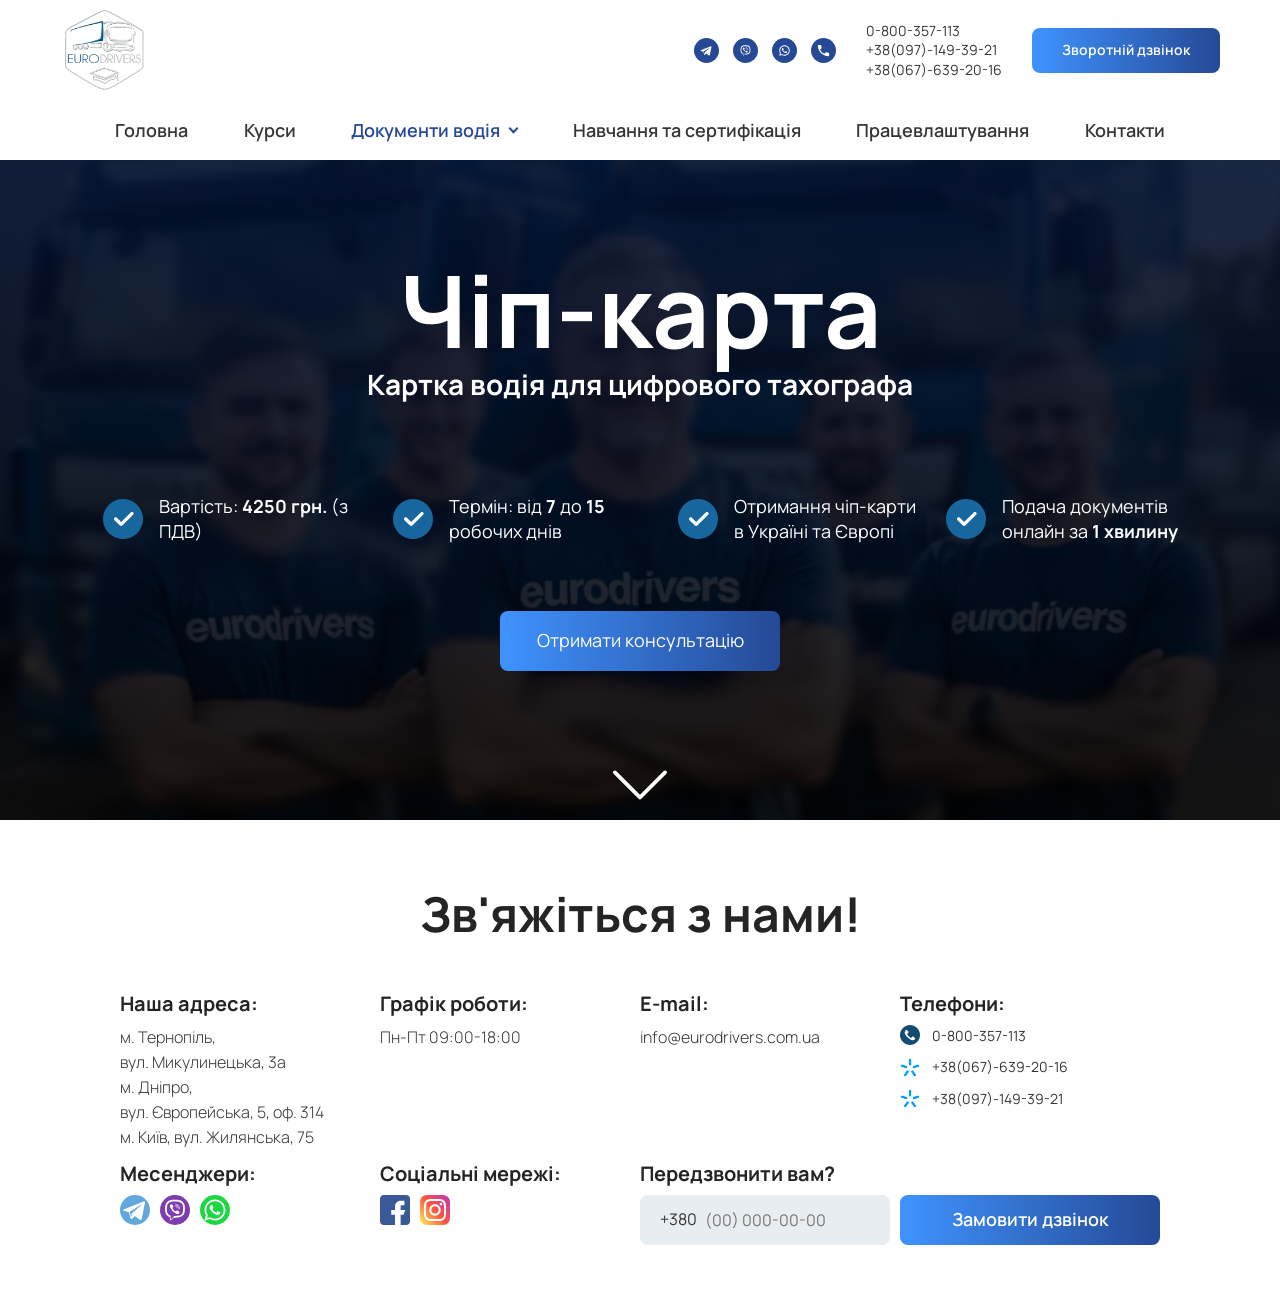
==== chipcard.html @ b188c2e0 "Шаг 26а: страница «Чип-карта» — общие части и первый экран - chipcard.html: шапка (текущий пункт «ЧІ" ====
<!doctype html>
<html lang="uk">
<head>
  <meta charset="utf-8">
  <meta name="viewport" content="width=device-width, initial-scale=1">
  <title>Чіп-карта водія (Картка до тахографа) | Оформлення онлайн</title>
  <meta name="description" content="Картка водія для цифрового тахографа: первинне отримання, продовження дії або відновлення у разі втрати. Консультація та супровід документів.">
  <link rel="icon" href="img/common/favicon-32x32.png" type="image/png">
  <!-- Фото первого экрана — фон в CSS, браузер нашёл бы его поздно; здесь оно видно на всех ширинах -->
  <link rel="preload" as="image" href="img/common/hero.webp" type="image/webp" fetchpriority="high">

  <link rel="preconnect" href="https://fonts.googleapis.com">
  <link rel="preconnect" href="https://fonts.gstatic.com" crossorigin>
  <link rel="stylesheet" href="https://fonts.googleapis.com/css2?family=DM+Sans:wght@400;500;600;700&family=Manrope:wght@300;400;500;600;700&display=swap">
  <link rel="stylesheet" href="css/variables.css">
  <link rel="stylesheet" href="css/base.css">
  <link rel="stylesheet" href="css/components.css">
  <link rel="stylesheet" href="css/chipcard.css">
  <script src="js/menu.js" defer></script>
  <script src="js/modal.js" defer></script>
  <script src="js/to-top.js" defer></script>
  <script src="js/forms.js" defer></script>
</head>
<body>
  <!-- Шапка: одинаковая на всех страницах (index.html, kod95ukr.html, chipcard.html, contacts.html). Правишь в одной — повтори во всех -->
  <header class="header">
    <div class="header__inner container">
      <a class="header__logo" href="index.html">
        <img class="header__logo-img" src="img/common/logo.png" width="156" height="150" alt="Eurodrivers — школа далекобійників нового покоління">
        <!-- Подпись повторяет alt логотипа: прячем её от программ экранного чтения, чтобы текст не звучал дважды -->
        <span class="header__tagline" aria-hidden="true">Eurodrivers — школа далекобійників нового покоління</span>
      </a>

      <button class="header__burger" type="button" aria-label="Відкрити меню" aria-expanded="false" aria-controls="header-panel">
        <span class="header__burger-lines"></span>
      </button>

      <div class="header__panel" id="header-panel">
        <button class="header__close" type="button" aria-label="Закрити меню"></button>
        <img class="header__panel-logo" src="img/common/logo.png" width="156" height="150" alt="">

        <nav class="nav" aria-label="Головне меню">
          <ul class="nav__list">
            <li><a class="nav__link" href="index.html">Головна</a></li>
            <li><a class="nav__link">Курси</a></li>
            <li class="nav__item-dropdown">
              <button class="nav__link nav__toggle" type="button" aria-expanded="false" aria-controls="nav-docs">Документи водія</button>
              <ul class="nav__sub" id="nav-docs">
                <li><a class="nav__sublink" href="kod95ukr.html">КОД 95</a></li>
                <li><a class="nav__sublink" href="chipcard.html" aria-current="page">ЧІП-КАРТА</a></li>
              </ul>
            </li>
            <li><a class="nav__link">Навчання та сертифікація</a></li>
            <li><a class="nav__link">Працевлаштування</a></li>
            <li><a class="nav__link" href="contacts.html">Контакти</a></li>
          </ul>
        </nav>

        <div class="header__contacts">
          <ul class="social">
            <li><a class="social__link" href="https://t.me/eurodrivers" target="_blank" rel="noopener" aria-label="Telegram"><img src="img/icons/telegram.svg" width="20" height="20" alt=""></a></li>
            <li><a class="social__link" href="viber://add?number=380676392016" aria-label="Viber"><img src="img/icons/viber.svg" width="20" height="20" alt=""></a></li>
            <li><a class="social__link" href="https://wa.me/380932993890" target="_blank" rel="noopener" aria-label="WhatsApp"><img src="img/icons/whatsapp.svg" width="20" height="20" alt=""></a></li>
            <li><a class="social__link" href="tel:+380676392016" aria-label="Подзвонити"><img src="img/icons/phone.svg" width="20" height="20" alt=""></a></li>
          </ul>
          <p class="header__phones">
            <a href="tel:0800357113">0-800-357-113</a>
            <a href="tel:+380971493921">+38(097)-149-39-21</a>
            <a href="tel:+380676392016">+38(067)-639-20-16</a>
          </p>
          <button class="btn header__callback" type="button" data-modal-open="callback">Зворотній дзвінок</button>
        </div>
      </div>
    </div>
    <div class="header__backdrop"></div>
  </header>

  <main>
    <!-- Первый экран: общий блок внутренних страниц (css/components.css), отличия от «Код 95» — в css/chipcard.css -->
    <section class="page-hero">
      <div class="page-hero__inner container">
        <h1 class="page-hero__title">Чіп-карта <span class="page-hero__subtitle">Картка водія для цифрового тахографа</span></h1>
        <ul class="page-hero__features">
          <li><span>Вартість: <strong>4250 грн.</strong> (з ПДВ)</span></li>
          <li><span>Термін: від <strong>7</strong> до <strong>15</strong> робочих днів</span></li>
          <li><span>Отримання чіп-карти<br>в Україні та Європі</span></li>
          <li><span>Подача документів<br>онлайн за <strong>1 хвилину</strong></span></li>
        </ul>
        <button class="btn page-hero__button" type="button" data-modal-open="consultation">Отримати консультацію</button>
      </div>
      <span class="page-hero__scroll" aria-hidden="true"></span>
    </section>

    <!-- Дальше, в порядке оригинала: «Інструкція отримання ЧІП-КАРТИ» (шаг 26б), «В цифрах», консультация, отзывы, FAQ (пачка 26в) -->
  </main>

  <!-- Подвал: одинаковый на всех страницах (index.html, kod95ukr.html, chipcard.html, contacts.html). Правишь в одной — повтори во всех -->
  <footer class="footer">
    <div class="container">
      <h2 class="footer__title">Зв'яжіться з нами!</h2>

      <!-- Порядок блоков — как на телефоне; на широких экранах их переставляет CSS-сетка -->
      <div class="footer__grid">
        <div class="footer__group footer__group--address">
          <h3 class="footer__label">Наша адреса:</h3>
          <ul class="footer__list">
            <li>м. Тернопіль,<br>вул. Микулинецька, 3а</li>
            <li>м. Дніпро,<br>вул. Європейська, 5, оф. 314</li>
            <li>м. Київ, вул. Жилянська, 75</li>
          </ul>
        </div>

        <div class="footer__group footer__group--messengers">
          <h3 class="footer__label">Месенджери:</h3>
          <ul class="footer__icons footer__icons--round">
            <li><a href="https://t.me/eurodrivers" target="_blank" rel="noopener" aria-label="Telegram"><img src="img/common/telegram_4.svg" width="30" height="30" alt="" loading="lazy"></a></li>
            <li><a href="viber://add?number=380676392016" aria-label="Viber"><img src="img/common/viber_4.svg" width="30" height="30" alt="" loading="lazy"></a></li>
            <li><a href="https://wa.me/380932993890" target="_blank" rel="noopener" aria-label="WhatsApp"><img src="img/common/whatsapp_4.svg" width="30" height="30" alt="" loading="lazy"></a></li>
          </ul>
        </div>

        <div class="footer__group footer__group--email">
          <h3 class="footer__label">E-mail:</h3>
          <p class="footer__text"><a href="mailto:info@eurodrivers.com.ua">info@eurodrivers.com.ua</a></p>
        </div>

        <div class="footer__group footer__group--schedule">
          <h3 class="footer__label">Графік роботи:</h3>
          <p class="footer__text">Пн-Пт 09:00-18:00</p>
        </div>

        <div class="footer__group footer__group--social">
          <h3 class="footer__label">Соціальні мережі:</h3>
          <ul class="footer__icons">
            <li><a href="https://www.facebook.com/eurodrivers.com.ua/" target="_blank" rel="noopener" aria-label="Facebook"><img src="img/common/facebook_3.svg" width="30" height="30" alt="" loading="lazy"></a></li>
            <li><a href="https://www.instagram.com/euro.drivers/" target="_blank" rel="noopener" aria-label="Instagram"><img src="img/common/instagram-sketched.svg" width="30" height="30" alt="" loading="lazy"></a></li>
          </ul>
        </div>

        <div class="footer__group footer__group--phones">
          <h3 class="footer__label">Телефони:</h3>
          <ul class="footer__phones">
            <li><img src="img/common/phone_1.svg" width="20" height="20" alt="" loading="lazy"><a href="tel:0800357113">0-800-357-113</a></li>
            <li><img src="img/common/kyivstar.png" width="20" height="19" alt="" loading="lazy"><a href="tel:+380676392016">+38(067)-639-20-16</a></li>
            <li><img src="img/common/kyivstar.png" width="20" height="19" alt="" loading="lazy"><a href="tel:+380971493921">+38(097)-149-39-21</a></li>
          </ul>
        </div>

        <form class="footer__form" method="post" novalidate data-form>
          <h3 class="footer__label">Передзвонити вам?</h3>
          <input type="hidden" name="form" value="contacts">
          <div class="form-trap" aria-hidden="true">
            <label>Не заповнюйте це поле <input type="text" name="website" tabindex="-1" autocomplete="off"></label>
          </div>
          <div class="footer__form-row">
            <label class="visually-hidden" for="contacts-phone">Телефон</label>
            <div class="phone-field">
              <span class="phone-field__prefix">+380</span>
              <input class="input" id="contacts-phone" type="tel" name="phone" placeholder="(00) 000-00-00" autocomplete="tel-national" required inputmode="numeric" aria-describedby="contacts-phone-error">
            </div>
            <button class="btn footer__submit" type="submit">Замовити дзвінок</button>
          </div>
          <p class="form-error" id="contacts-phone-error" hidden></p>
          <p class="form-success" tabindex="-1" hidden>Дякуємо! Чекайте на дзвінок від нашого менеджера протягом робочого дня!</p>
        </form>
      </div>
    </div>
  </footer>

  <button class="to-top" type="button" aria-label="Нагору">
    <svg width="22" height="22" viewBox="0 0 24 24" aria-hidden="true">
      <path d="M12 19V5M5 12l7-7 7 7" fill="none" stroke="currentColor" stroke-width="2.5" stroke-linecap="round" stroke-linejoin="round"/>
    </svg>
  </button>

  <!-- Модальные окна: одинаковые на всех страницах, как шапка. Открываются кнопкой с data-modal-open="<имя>" -->
  <dialog class="modal" id="modal-callback" aria-labelledby="modal-callback-title">
    <button class="modal__close" type="button" aria-label="Закрити вікно" data-modal-close></button>
    <div class="modal__window">
      <img class="modal__img" src="img/common/team.webp" width="1024" height="1024" alt="" loading="lazy">
      <div class="modal__body">
        <h2 class="modal__title" id="modal-callback-title">Ми зателефонуємо вам</h2>
        <form class="modal__form" method="post" novalidate data-form>
          <input type="hidden" name="form" value="callback">
          <div class="form-trap" aria-hidden="true">
            <label>Не заповнюйте це поле <input type="text" name="website" tabindex="-1" autocomplete="off"></label>
          </div>
          <div class="form-field">
            <label class="visually-hidden" for="callback-name">Ім'я</label>
            <input class="input" id="callback-name" type="text" name="name" placeholder="Ім'я" autocomplete="name" maxlength="50" aria-describedby="callback-name-error">
            <p class="form-error" id="callback-name-error" hidden></p>
          </div>
          <div class="form-field">
            <label class="visually-hidden" for="callback-phone">Телефон</label>
            <div class="phone-field">
              <span class="phone-field__prefix">+380</span>
              <input class="input" id="callback-phone" type="tel" name="phone" placeholder="(00) 000-00-00" autocomplete="tel-national" required inputmode="numeric" aria-describedby="callback-phone-error">
            </div>
            <p class="form-error" id="callback-phone-error" hidden></p>
          </div>
          <button class="btn modal__submit" type="submit">Відправити</button>
          <p class="modal__note">Натискаючи кнопку ви погоджуєтесь з політикою конфіденційності</p>
          <p class="form-success" tabindex="-1" hidden>Дякуємо! Чекайте на дзвінок від нашого менеджера протягом робочого дня!</p>
        </form>
      </div>
    </div>
  </dialog>

  <dialog class="modal" id="modal-consultation" aria-labelledby="modal-consultation-title">
    <button class="modal__close" type="button" aria-label="Закрити вікно" data-modal-close></button>
    <div class="modal__window">
      <img class="modal__img" src="img/common/team.webp" width="1024" height="1024" alt="" loading="lazy">
      <div class="modal__body">
        <h2 class="modal__title" id="modal-consultation-title">Отримати консультацію</h2>
        <form class="modal__form" method="post" novalidate data-form>
          <input type="hidden" name="form" value="consultation">
          <div class="form-trap" aria-hidden="true">
            <label>Не заповнюйте це поле <input type="text" name="website" tabindex="-1" autocomplete="off"></label>
          </div>
          <div class="form-field">
            <label class="visually-hidden" for="consultation-name">Ім'я</label>
            <input class="input" id="consultation-name" type="text" name="name" placeholder="Ім'я" autocomplete="name" maxlength="50" aria-describedby="consultation-name-error">
            <p class="form-error" id="consultation-name-error" hidden></p>
          </div>
          <div class="form-field">
            <label class="visually-hidden" for="consultation-phone">Телефон</label>
            <div class="phone-field">
              <span class="phone-field__prefix">+380</span>
              <input class="input" id="consultation-phone" type="tel" name="phone" placeholder="(00) 000-00-00" autocomplete="tel-national" required inputmode="numeric" aria-describedby="consultation-phone-error">
            </div>
            <p class="form-error" id="consultation-phone-error" hidden></p>
          </div>
          <button class="btn modal__submit" type="submit">Відправити</button>
          <p class="modal__note">Натискаючи кнопку ви погоджуєтесь з політикою конфіденційності</p>
          <p class="form-success" tabindex="-1" hidden>Дякуємо! Чекайте на дзвінок від нашого менеджера протягом робочого дня!</p>
        </form>
      </div>
    </div>
  </dialog>
</body>
</html>
---- css/variables.css ----
/*
  Переменные дизайна. На этапе 2 (ребрендинг) меняем значения здесь, имена остаются.
  Имена — по роли (primary, heading), а не по цвету (blue, black).

  Точки перелома. В @media переменные не работают, поэтому пишем числами, одинаково на всех страницах:
  телефон — базовые стили без @media;
  планшет — @media (min-width: 640px);
  компьютер — @media (min-width: 980px).
*/

:root {
  /* Цвета */
  --color-primary: #254995;
  --color-accent: #3f93ff;
  --gradient-primary: linear-gradient(90deg, var(--color-accent) 0%, var(--color-primary) 100%);
  --gradient-primary-hover: linear-gradient(90deg, var(--color-primary) 0%, var(--color-accent) 100%);
  --gradient-text: linear-gradient(0deg, var(--color-primary) 0%, var(--color-accent) 100%);
  --gradient-hero: linear-gradient(rgba(0, 15, 46, 0.9), rgba(0, 0, 0, 0.85));
  --color-hero-bg: #000000;
  --color-heading: #242424;
  --color-text: #363636;
  --color-text-on-dark: #ffffff;
  --color-text-muted: #787878;
  --color-text-muted-on-dark: #d6d6d6;
  --color-bg: #ffffff;
  --color-bg-light: #f7f7f9;
  --color-bg-field: #e8edf1;
  --color-bg-accent: #efeff9;
  --color-overlay: rgba(0, 15, 46, 0.9);
  --color-backdrop: rgba(0, 0, 0, 0.4);
  --color-modal-backdrop: rgba(0, 0, 0, 0.6);
  --color-border-light: rgba(49, 97, 193, 0.07);
  --color-border: #e0e6ed;
  --color-dot: #cbd5e1;
  --color-star: #f0a830;
  --color-highlight: #ffb200;
  --color-error: #d93025;
  --color-link: #ff8562;
  --color-facebook: #1877f2;
  --color-telegram: #1d98dc;
  --color-whatsapp: #27d061;
  --color-viber: #7360f2;
  --color-chat-button: #0088cc;

  /* Шрифты */
  --font-main: "Manrope", Arial, sans-serif;
  --font-alt: "DM Sans", Arial, sans-serif;

  /* Радиусы */
  --radius-button: 8px;
  --radius-card: 15px;
  --radius-large: 28px;
  --radius-pill: 100px;

  /* Тени */
  --shadow-dropdown: 0 8px 24px rgba(0, 0, 0, 0.12);
  --shadow-card: 0 1px 4px rgba(0, 0, 0, 0.03);
  --shadow-raised: 0 15px 30px -10px rgba(0, 11, 48, 0.2);
  --shadow-float: 0 0 20px rgba(0, 0, 0, 0.3);
  --shadow-error: inset 0 0 0 2px var(--color-error);

  /* Сетка */
  --container-width: 1200px;
  --container-padding: 20px;
}
---- css/base.css ----
/*
  Основа: сброс браузерных стилей, текст страницы, контейнер.
  Кнопки и поля добавляются здесь при первом появлении (шапка и модальное окно).
*/

/* Сброс */

*,
*::before,
*::after {
  box-sizing: border-box;
}

body,
h1,
h2,
h3,
h4,
p,
figure {
  margin: 0;
}

html {
  -webkit-text-size-adjust: 100%;
  text-size-adjust: 100%;
}

/*
  Плавная прокрутка из скриптов: кнопка «наверх» (вся страница), стрелки и точки слайдеров (трек и полоса точек).
  Скрипты просто вызывают scrollTo, а плавность берётся отсюда. Кто отключил анимации в системе — без плавности
*/
html,
[data-slider-track],
[data-slider-dots] {
  scroll-behavior: smooth;
}

@media (prefers-reduced-motion: reduce) {
  html,
  [data-slider-track],
  [data-slider-dots] {
    scroll-behavior: auto;
  }
}

img,
picture,
video {
  display: block;
  max-width: 100%;
  height: auto;
}

button,
input,
textarea,
select {
  font: inherit;
}

/* Текст страницы */

body {
  font-family: var(--font-main);
  line-height: 1.55;
  color: var(--color-text);
  background-color: var(--color-bg);
}

h1,
h2,
h3,
h4 {
  font-weight: 700;
  line-height: 1.2;
  color: var(--color-heading);
}

/* Кнопка: градиент фирменных цветов, при наведении градиент разворачивается */

.btn {
  display: inline-flex;
  align-items: center;
  justify-content: center;
  min-height: 45px;
  padding: 10px 30px;
  border: 0;
  border-radius: var(--radius-button);
  background-image: var(--gradient-primary);
  color: var(--color-text-on-dark);
  font-size: 14px;
  font-weight: 600;
  line-height: 1.2;
  text-decoration: none;
  cursor: pointer;
}

.btn:hover {
  background-image: var(--gradient-primary-hover);
}

/* Поле формы. Шрифт 16px: при меньшем iPhone увеличивает страницу, когда ставишь курсор в поле */

.input {
  display: block;
  width: 100%;
  height: 45px;
  padding: 0 20px;
  border: 0;
  border-radius: var(--radius-button);
  background-color: var(--color-bg);
  color: var(--color-text);
  font-size: 16px;
}

/* Телефон: белая плашка с префиксом +380 слева и полем справа */

.phone-field {
  display: flex;
  align-items: center;
  border-radius: var(--radius-button);
  background-color: var(--color-bg);
}

.phone-field__prefix {
  padding-left: 20px;
  color: var(--color-text);
}

.phone-field .input {
  padding-left: 8px;
  background: none;
}

/* Ошибки и «Дякуємо!» в формах (js/forms.js) */

/* Красная рамка у неверного поля; у телефона — вокруг всей плашки с +380, а не только вокруг цифр */
.input[aria-invalid="true"],
.phone-field:has(.input[aria-invalid="true"]) {
  box-shadow: var(--shadow-error);
}

.phone-field .input[aria-invalid="true"] {
  box-shadow: none;
}

.form-error {
  margin: 6px 0 0;
  font-size: 13px;
  line-height: 1.3;
  color: var(--color-error);
}

/* После успешной отправки в форме видно только «Дякуємо!» (класс .is-sent ставит forms.js) */
.is-sent > :not(.form-success) {
  display: none;
}

.form-success {
  font-size: 18px;
  font-weight: 600;
  line-height: 1.4;
  color: var(--color-heading);
}

/* Фокус ставит скрипт, чтобы сообщение прочитала программа экранного чтения; это не кнопка, рамка не нужна */
.form-success:focus {
  outline: none;
}

/* Скрыто с экрана, но доступно программам экранного чтения (подписи полей) */

.visually-hidden {
  position: absolute;
  width: 1px;
  height: 1px;
  margin: -1px;
  padding: 0;
  overflow: hidden;
  clip: rect(0 0 0 0);
  white-space: nowrap;
  border: 0;
}

/* Ловушка для ботов: поле унесено за экран, человек его не видит и не заполняет */

.form-trap {
  position: absolute;
  left: -10000px;
  width: 1px;
  height: 1px;
  overflow: hidden;
}

/* Контейнер: центральная колонка шириной до 1200px с отступами по бокам */

.container {
  width: 100%;
  max-width: var(--container-width);
  margin-inline: auto;
  padding-inline: var(--container-padding);
}
---- css/components.css ----
/*
  Общие компоненты всех страниц.
  Mobile-first: базовые стили — для телефона, @media (min-width: 980px) — для компьютера.
*/

/* ===== Шапка ===== */

/* Телефон и планшет: логотип лежит поверх первого экрана, меню спрятано в выезжающей панели */

.header {
  position: absolute;
  top: 0;
  left: 0;
  right: 0;
  z-index: 10;
}

.header__inner {
  display: flex;
  align-items: center;
  padding-block: 12px;
}

.header__logo {
  display: flex;
  align-items: center;
  gap: 14px;
  color: var(--color-text-on-dark);
  text-decoration: none;
}

.header__logo-img {
  width: 52px;
}

.header__tagline {
  max-width: 130px;
  font-size: 11px;
  font-weight: 700;
  line-height: 1.3;
}

/* Бургер: белый круг, закреплён справа сверху и виден при прокрутке */

.header__burger {
  position: fixed;
  top: 15px;
  right: 15px;
  z-index: 20;
  display: grid;
  place-items: center;
  width: 48px;
  height: 48px;
  padding: 0;
  border: 0;
  border-radius: 50%;
  background-color: var(--color-bg);
  cursor: pointer;
}

.header__burger-lines,
.header__burger-lines::before,
.header__burger-lines::after {
  display: block;
  width: 22px;
  height: 2px;
  border-radius: var(--radius-pill);
  background-color: var(--color-primary);
}

.header__burger-lines {
  position: relative;
}

.header__burger-lines::before,
.header__burger-lines::after {
  content: "";
  position: absolute;
  left: 0;
}

.header__burger-lines::before {
  top: -6px;
}

.header__burger-lines::after {
  top: 6px;
}

/* Панель: спрятана за правым краем, класс .is-open на шапке (ставит menu.js) выдвигает её */

.header__panel {
  position: fixed;
  top: 0;
  right: 0;
  bottom: 0;
  z-index: 30;
  display: flex;
  flex-direction: column;
  width: 280px;
  max-width: 100%;
  padding: 40px 20px 25px 25px;
  overflow-y: auto;
  overscroll-behavior: contain;
  background-color: var(--color-bg);
  transform: translateX(100%);
  visibility: hidden;
  /* При закрытии панель прячется только после того, как уехала */
  transition: transform 0.3s ease-in-out, visibility 0s 0.3s;
}

/* При открытии видна сразу, иначе в неё нельзя поставить фокус */
.header.is-open .header__panel {
  transform: none;
  visibility: visible;
  transition: transform 0.3s ease-in-out, visibility 0s;
}

.header__close {
  position: absolute;
  top: 5px;
  right: 5px;
  width: 40px;
  height: 40px;
  padding: 0;
  border: 0;
  background: none;
  cursor: pointer;
}

.header__close::before,
.header__close::after {
  content: "";
  position: absolute;
  top: 50%;
  left: 50%;
  width: 24px;
  height: 2px;
  background-color: var(--color-heading);
}

.header__close::before {
  transform: translate(-50%, -50%) rotate(45deg);
}

.header__close::after {
  transform: translate(-50%, -50%) rotate(-45deg);
}

.header__panel-logo {
  width: 100px;
  margin-bottom: 20px;
}

.header__backdrop {
  position: fixed;
  inset: 0;
  z-index: 25;
  background-color: var(--color-backdrop);
  opacity: 0;
  visibility: hidden;
  transition: opacity 0.3s, visibility 0.3s;
}

.header.is-open .header__backdrop {
  opacity: 1;
  visibility: visible;
}

/*
  Пока открыта панель меню или любое окно (<dialog>), страница под ними не прокручивается.
  Блокируем корень <html>, а не <body>: так это работает и в Safari на iPhone (iOS 16+).
  Класс .is-menu-open на <html> ставит menu.js.
*/
html.is-menu-open,
html:has(dialog[open]) {
  overflow: hidden;
}

/* Меню */

.nav__list,
.nav__sub {
  margin: 0;
  padding: 0;
  list-style: none;
}

.nav__link {
  display: inline-flex;
  align-items: center;
  gap: 10px;
  padding: 7px 0;
  border: 0;
  background: none;
  /* В оригинале 20px, но Manrope шире Circe: на 18px пункты занимают ту же ширину и не переносятся */
  font-size: 18px;
  font-weight: 600;
  line-height: 1.5;
  color: var(--color-heading);
  text-decoration: none;
  cursor: pointer;
}

.nav__link[aria-current="page"] {
  color: var(--color-primary);
  text-decoration: underline 2px;
  text-underline-offset: 6px;
}

/* Пункты без страницы (ссылка без href) не должны выглядеть кликабельными */
a.nav__link:not([href]) {
  cursor: default;
}

/* Стрелка у раскрывающегося пункта */
.nav__toggle::after {
  content: "";
  width: 7px;
  height: 7px;
  border-right: 2px solid currentColor;
  border-bottom: 2px solid currentColor;
  transform: translateY(-2px) rotate(45deg);
  transition: transform 0.2s;
}

.nav__toggle[aria-expanded="true"]::after {
  transform: translateY(2px) rotate(-135deg);
}

.nav__sub {
  display: none;
  padding-bottom: 6px;
}

.nav__toggle[aria-expanded="true"] + .nav__sub {
  display: block;
}

.nav__sublink {
  display: block;
  padding: 8px 0;
  font-size: 16px;
  font-weight: 600;
  line-height: 1.2;
  color: var(--color-text);
  text-decoration: none;
}

.nav__sublink:hover,
.nav__sublink[aria-current="page"] {
  color: var(--color-primary);
}

/* Текущая страница во вложенном меню — подсвечиваем и сам пункт «Документи водія» */
.nav__item-dropdown:has([aria-current="page"]) > .nav__toggle {
  color: var(--color-primary);
}

/* Мессенджеры, телефоны и кнопка: в панели прижаты к низу */

.header__contacts {
  display: flex;
  flex-direction: column;
  align-items: flex-start;
  gap: 25px;
  margin-top: auto;
  padding-top: 30px;
}

.header__phones {
  display: none;
}

.header__phones a {
  color: inherit;
  text-decoration: none;
}

.header__callback {
  min-height: 50px;
}

.social {
  display: flex;
  gap: 8px;
  margin: 0;
  padding: 0;
  list-style: none;
}

.social__link {
  display: grid;
  place-items: center;
  width: 30px;
  height: 30px;
  border-radius: 50%;
  background-color: var(--color-primary);
}

.social__link img {
  width: 60%;
  height: 60%;
}

/* Компьютер: белая шапка в два ряда — логотип и контакты сверху, меню снизу */

@media (min-width: 980px) {
  .header {
    position: static;
    background-color: var(--color-bg);
  }

  .header__inner {
    display: grid;
    grid-template-columns: auto 1fr;
    grid-template-rows: 100px 60px;
    grid-template-areas:
      "logo contacts"
      "nav nav";
    align-items: center;
    padding-block: 0;
  }

  .header__logo {
    grid-area: logo;
  }

  .header__logo-img {
    width: 90px;
  }

  .header__tagline,
  .header__burger,
  .header__close,
  .header__panel-logo,
  .header__backdrop {
    display: none;
  }

  /* Панель исчезает как коробка: её дети встают прямо в сетку шапки */
  .header__panel {
    display: contents;
    visibility: visible;
  }

  .nav {
    grid-area: nav;
  }

  .nav__list {
    display: flex;
    justify-content: space-evenly;
  }

  .nav__link {
    padding: 0;
    color: var(--color-text);
  }

  .nav__link[aria-current="page"] {
    color: var(--color-primary);
  }

  /* Выпадающий список: по нажатию, а с мышью — ещё и по наведению (правило ниже) */
  .nav__item-dropdown {
    position: relative;
  }

  .nav__sub {
    position: absolute;
    top: 100%;
    left: 50%;
    z-index: 5;
    min-width: 180px;
    padding: 10px 0;
    border-radius: var(--radius-button);
    background-color: var(--color-bg);
    box-shadow: var(--shadow-dropdown);
    transform: translateX(-50%);
  }

  .nav__sublink {
    padding: 8px 20px;
  }

  .header__contacts {
    grid-area: contacts;
    flex-direction: row;
    align-items: center;
    justify-content: flex-end;
    gap: 30px;
    margin: 0;
    padding: 0;
  }

  .header__phones {
    display: flex;
    flex-direction: column;
    font-size: 14px;
    line-height: 1.4;
    color: var(--color-text);
  }

  .header__callback {
    min-height: 45px;
  }

  .social {
    gap: 14px;
  }

  .social__link {
    width: 25px;
    height: 25px;
  }
}

/* Наведением список открывается только там, где есть настоящая мышь: на планшете «наведение» залипает после касания */
@media (min-width: 980px) and (hover: hover) {
  .nav__item-dropdown:hover .nav__sub {
    display: block;
  }
}

/* ===== Модальное окно ===== */

/*
  Сам <dialog> растянут на весь экран и служит тёмным фоном:
  клик по нему (мимо окна) закрывает окно, а высокое окно прокручивается внутри.
*/
.modal {
  width: 100%;
  max-width: none;
  height: 100%;
  max-height: none;
  margin: 0;
  padding: 60px 19px;
  border: 0;
  overflow-y: auto;
  overscroll-behavior: contain;
  background-color: var(--color-modal-backdrop);
}

.modal[open] {
  display: flex;
}

/* Браузерный фон под окном не нужен: затемняет сам .modal */
.modal::backdrop {
  background: transparent;
}

/* margin: auto центрирует окно, а если оно выше экрана — даёт прокрутить до верха */
.modal__window {
  width: 100%;
  max-width: 504px;
  margin: auto;
  overflow: hidden;
  border-radius: var(--radius-button);
  background-color: var(--color-bg-light);
}

.modal__img {
  width: 100%;
}

.modal__body {
  padding: 36px 18px 30px;
}

.modal__title {
  margin-bottom: 22px;
  /* В оригинале 28px, но Manrope шире Circe: на 25px заголовок помещается в строку, как там */
  font-size: 25px;
  font-weight: 600;
}

.modal__form {
  display: grid;
  gap: 22px;
}

.modal__submit {
  width: 100%;
  font-size: 16px;
}

.modal__note {
  font-size: 14px;
  line-height: 1.4;
  color: var(--color-text-muted);
}

/* Крестик в правом верхнем углу экрана, белый на тёмном фоне */
.modal__close {
  position: fixed;
  top: 10px;
  right: 10px;
  width: 43px;
  height: 43px;
  padding: 0;
  border: 0;
  background: none;
  cursor: pointer;
}

.modal__close::before,
.modal__close::after {
  content: "";
  position: absolute;
  top: 50%;
  left: 50%;
  width: 26px;
  height: 2px;
  background-color: var(--color-text-on-dark);
}

.modal__close::before {
  transform: translate(-50%, -50%) rotate(45deg);
}

.modal__close::after {
  transform: translate(-50%, -50%) rotate(-45deg);
}

@media (min-width: 640px) {
  .modal__body {
    padding: 36px 40px 40px;
  }

  /* В оригинале 36px; на 33px самый длинный заголовок («Отримайте консультацію») помещается в строку, как там */
  .modal__title {
    font-size: 33px;
  }

  .modal .input,
  .modal__submit {
    height: 60px;
  }
}

/* ===== Подвал: «Зв'яжіться з нами» ===== */

/* Телефон: одна колонка в порядке HTML */

.footer {
  padding-block: 50px 80px;
  background-color: var(--color-bg);
}

.footer__title {
  margin-bottom: 25px;
  font-size: 32px;
  text-align: center;
}

.footer__grid {
  display: grid;
  gap: 20px;
}

.footer__label {
  margin-bottom: 6px;
  font-size: 20px;
  line-height: 1.55;
}

.footer__text,
.footer__list {
  font-size: 16px;
  font-weight: 300;
  line-height: 25px;
}

.footer__list,
.footer__icons,
.footer__phones {
  margin: 0;
  padding: 0;
  list-style: none;
}

.footer__text a,
.footer__phones a {
  color: inherit;
  text-decoration: none;
}

.footer__icons {
  display: flex;
  gap: 10px;
}

.footer__icons img {
  width: 30px;
  height: 30px;
}

/* Мессенджеры — круглые, соцсети — квадратные, как в оригинале */
.footer__icons--round img {
  border-radius: 50%;
}

.footer__phones {
  display: grid;
  gap: 8px;
  font-size: 18px;
}

.footer__phones li {
  display: flex;
  align-items: center;
  gap: 12px;
}

.footer__phones img {
  width: 20px;
}

.footer__form {
  margin-top: 20px;
}

.footer__form-row {
  display: grid;
  gap: 12px;
}

.footer .phone-field {
  background-color: var(--color-bg-field);
}

.footer .input {
  height: 50px;
}

.footer__submit {
  min-height: 50px;
  font-size: 18px;
}

/* Планшет: две колонки, форма во всю ширину */

@media (min-width: 640px) {
  .footer__title {
    margin-bottom: 30px;
    font-size: 40px;
  }

  .footer__grid {
    max-width: 500px;
    margin-inline: auto;
    grid-template-columns: 1fr 1fr;
    grid-template-areas:
      "address schedule"
      "messengers social"
      "email phones"
      "form form";
    column-gap: 30px;
  }

  .footer__group--address { grid-area: address; }
  .footer__group--schedule { grid-area: schedule; }
  .footer__group--email { grid-area: email; }
  .footer__group--phones { grid-area: phones; }
  .footer__group--messengers { grid-area: messengers; }
  .footer__group--social { grid-area: social; }

  .footer__form {
    grid-area: form;
    margin-top: 0;
  }

  .footer__phones {
    gap: 10px;
    font-size: 14px;
  }

  .footer__form-row {
    grid-template-columns: 1fr 260px;
    gap: 10px;
  }
}

/* Компьютер: четыре колонки сверху, мессенджеры, соцсети и форма снизу */

@media (min-width: 980px) {
  .footer {
    padding-block: 65px 70px;
  }

  .footer__title {
    margin-bottom: 45px;
    font-size: 48px;
  }

  .footer__grid {
    max-width: 1040px;
    grid-template-columns: repeat(4, 1fr);
    grid-template-areas:
      "address schedule email phones"
      "messengers social form form";
    column-gap: 0;
    row-gap: 8px;
  }
}

/* ===== Кнопка «наверх» ===== */

/* Спрятана, пока страницу не прокрутили на экран вниз; класс .is-visible ставит to-top.js */
.to-top {
  position: fixed;
  left: 60px;
  bottom: 30px;
  z-index: 15;
  display: grid;
  place-items: center;
  width: 50px;
  height: 50px;
  padding: 0;
  border: 0;
  border-radius: 50%;
  background-color: var(--color-primary);
  color: var(--color-text-on-dark);
  cursor: pointer;
  opacity: 0;
  visibility: hidden;
  transition: opacity 0.3s, visibility 0.3s;
}

.to-top.is-visible {
  opacity: 1;
  visibility: visible;
}

/* ===== Слайдер (js/slider.js) ===== */

/* Трек прокручивается вбок и «прилипает» к слайдам; полосу прокрутки прячем — есть стрелки и точки */
.slider__track {
  display: flex;
  overflow-x: auto;
  overscroll-behavior-x: contain;
  scroll-snap-type: x mandatory;
  scrollbar-width: none;
}

.slider__track::-webkit-scrollbar {
  display: none;
}

.slider__track > * {
  flex-shrink: 0;
  scroll-snap-align: start;
}

.slider__arrow {
  display: grid;
  place-items: center;
  padding: 0;
  border: 0;
  border-radius: 50%;
  cursor: pointer;
}

.slider__arrow svg {
  width: 50%;
  height: 50%;
}

/* Точки: круглые; вариант --pill — активная вытягивается в полоску */
.slider__dots {
  display: flex;
  justify-content: center;
  gap: 10px;
}

.slider__dot {
  width: 8px;
  height: 8px;
  padding: 0;
  border: 0;
  border-radius: var(--radius-pill);
  background-color: var(--color-dot);
  cursor: pointer;
  transition: width 0.3s, background-color 0.3s;
}

.slider__dot[aria-current="true"] {
  background-color: var(--color-heading);
}

.slider__dots--pill .slider__dot {
  width: 10px;
  height: 10px;
}

.slider__dots--pill .slider__dot[aria-current="true"] {
  width: 48px;
  background-color: var(--color-primary);
}

/* ===== Пять звёзд рейтинга (главная, «Код 95») ===== */

/* Картинка звезды служит маской (трафаретом) и повторяется вбок, цвет берётся из переменной */
/* flex-shrink: 0 — в тесной карточке браузер не сплющит пустую полоску звёзд, ужимая содержимое */
.stars {
  display: inline-block;
  flex-shrink: 0;
  width: 90px;
  height: 16px;
  background-color: var(--color-star);
  -webkit-mask: url("../img/icons/star.svg") left center / 18px 16px repeat-x;
  mask: url("../img/icons/star.svg") left center / 18px 16px repeat-x;
}

/* ===== FAQ: вопросы-ответы на <details> (главная, «Код 95») ===== */

/* interpolate-size разрешает плавно менять высоту до auto — нужно для анимации раскрытия */
.faq {
  padding-block: 50px 60px;
  background-color: var(--color-bg-light);
  interpolate-size: allow-keywords;
}

.faq__title {
  margin-bottom: 30px;
  font-size: 32px;
  text-align: center;
}

.faq__list {
  display: grid;
  gap: 10px;
  max-width: 760px;
  margin-inline: auto;
}

.faq__item {
  border-radius: var(--radius-button);
  background-color: var(--color-bg);
}

/* Вопрос — заголовок блока <details>: по нажатию браузер сам открывает и закрывает ответ */
.faq__question {
  display: flex;
  align-items: center;
  justify-content: space-between;
  gap: 20px;
  padding: 18px 18px 18px 20px;
  font-size: 20px;
  font-weight: 600;
  line-height: 1.35;
  color: var(--color-heading);
  cursor: pointer;
  list-style: none;
}

/* Убираем стандартный треугольник браузера: вместо него плюс справа */
.faq__question::-webkit-details-marker {
  display: none;
}

/* Плюс в синем круге из двух полосок; у открытого вопроса поворачивается в крестик */
.faq__question::after {
  content: "";
  flex-shrink: 0;
  width: 40px;
  height: 40px;
  border-radius: 50%;
  background:
    linear-gradient(var(--color-text-on-dark), var(--color-text-on-dark)) center / 16px 2px no-repeat,
    linear-gradient(var(--color-text-on-dark), var(--color-text-on-dark)) center / 2px 16px no-repeat,
    var(--color-primary);
  transition: transform 0.3s;
}

.faq__item[open] .faq__question::after {
  transform: rotate(45deg);
}

.faq__answer {
  padding: 0 20px 22px;
  font-size: 16px;
  line-height: 1.55;
}

.faq__answer ul,
.faq__answer ol {
  margin: 10px 0;
  padding-left: 20px;
}

.faq__answer li + li {
  margin-top: 6px;
}

/* Ссылки в ответах (FAQ «Код 95») — как в оригинале: своим цветом, без подчёркивания */
.faq__answer a {
  color: var(--color-link);
  text-decoration: none;
}

/* Без подчёркивания ссылку выдаёт только цвет — при наведении и фокусе с клавиатуры подчёркиваем */
.faq__answer a:hover,
.faq__answer a:focus-visible {
  text-decoration: underline;
}

/* Плавное раскрытие ответа: работает в свежем Chrome, в остальных браузерах ответ открывается сразу */
.faq__item::details-content {
  block-size: 0;
  overflow: hidden;
  transition: block-size 0.3s ease-in-out, content-visibility 0.3s allow-discrete;
}

.faq__item[open]::details-content {
  block-size: auto;
}

@media (min-width: 980px) {
  .faq {
    padding-block: 60px 80px;
  }

  .faq__title {
    margin-bottom: 40px;
    font-size: 48px;
  }

  .faq__question {
    padding-left: 30px;
  }

  .faq__answer {
    padding: 0 30px 24px;
  }
}

/* ===== Фотогалерея (листание — js/slider.js, увеличение — js/gallery.js) ===== */

/* Как в оригинале, эта галерея только на компьютере, до 980px вместо неё мобильная (ниже); у скрытой секции фото не скачиваются */
.gallery {
  display: none;
}

@media (min-width: 980px) {
  .gallery {
    display: block;
    padding-block: 35px 80px;
  }

  .gallery__inner {
    width: min(1060px, 100% - 40px);
    margin-inline: auto;
  }

  /* Большие фото: трек слайдера (прокрутку с «прилипанием» даёт .slider__track), каждый слайд во всю ширину */
  .gallery__track {
    margin: 0;
    padding: 0;
    list-style: none;
  }

  .gallery__thumbs-list::-webkit-scrollbar {
    display: none;
  }

  .gallery__slide {
    flex-basis: 100%;
  }

  .gallery__zoom {
    display: block;
    width: 100%;
    padding: 0;
    border: 0;
    background: none;
    cursor: zoom-in;
  }

  /* Фото обёрнуты в <picture>: настоящий файл грузится только с 980px (см. index.html) */
  .gallery picture {
    display: block;
    height: 100%;
  }

  .gallery__zoom img {
    width: auto;
    height: 545px;
    margin-inline: auto;
  }

  /* Полоса миниатюр со стрелками по бокам */
  .gallery__thumbs {
    position: relative;
    margin-top: 35px;
    padding-inline: 7px 8px;
  }

  .gallery__thumbs-list {
    display: flex;
    gap: 12px;
    margin: 0;
    padding: 0;
    overflow-x: auto;
    scrollbar-width: none;
    list-style: none;
  }

  .gallery__thumbs-list > li {
    flex-shrink: 0;
  }

  .gallery__thumb {
    display: block;
    width: 111px;
    height: 80px;
    padding: 0;
    border: 0;
    background: none;
    opacity: 0.55;
    cursor: pointer;
    transition: opacity 0.2s;
  }

  .gallery__thumb:hover,
  .gallery__thumb[aria-current="true"] {
    opacity: 1;
  }

  .gallery__thumb img {
    width: 100%;
    height: 100%;
    object-fit: cover;
  }

  .gallery__arrow {
    position: absolute;
    top: 50%;
    z-index: 1;
    width: 30px;
    height: 30px;
    background-color: var(--color-primary);
    color: var(--color-text-on-dark);
    transform: translateY(-50%);
  }

  .gallery__arrow--prev {
    left: -33px;
  }

  .gallery__arrow--next {
    right: -32px;
  }

  /* На первом и последнем фото стрелку в эту сторону прячем */
  .gallery__arrow:disabled {
    visibility: hidden;
  }
}

/* ===== Мобильная фотогалерея (до 980px; листание — js/slider.js) ===== */

/*
  Как в оригинале, отдельный блок вместо галереи выше: фото со стрелками по бокам и точки, без миниатюр и увеличения.
  Телефон: фото во всю ширину, стрелки поверх фото у краёв
*/
.gallery-mobile {
  padding-block: 30px 56px;
}

.gallery-mobile__slider {
  position: relative;
}

.gallery-mobile__track {
  margin: 0;
  padding: 0;
  list-style: none;
}

.gallery-mobile__slide {
  width: 100%;
}

/* Фото обрезаны до пропорций кадра оригинала 860×550 */
.gallery-mobile img {
  width: 100%;
  aspect-ratio: 860 / 550;
  object-fit: cover;
}

.gallery-mobile__arrow {
  position: absolute;
  top: 50%;
  width: 24px;
  height: 24px;
  background-color: var(--color-primary);
  color: var(--color-text-on-dark);
  transform: translateY(-50%);
}

.gallery-mobile__arrow--prev {
  left: 5px;
}

.gallery-mobile__arrow--next {
  right: 5px;
}

.gallery-mobile__dots {
  margin-top: 26px;
}

/* Планшет: фото 600px по центру, стрелки крупнее и сбоку от фото — в 76px от него, но не ближе 20px к краю экрана */
@media (min-width: 640px) {
  .gallery-mobile__track {
    width: 600px;
    margin-inline: auto;
  }

  .gallery-mobile__arrow {
    width: 40px;
    height: 40px;
  }

  .gallery-mobile__arrow--prev {
    left: max(20px, 50% - 416px);
  }

  .gallery-mobile__arrow--next {
    right: max(20px, 50% - 416px);
  }
}

@media (min-width: 980px) {
  .gallery-mobile {
    display: none;
  }
}

/* ===== Окно увеличения фото ===== */

/* <dialog> во весь экран с белым фоном, фото по центру; клик по фону мимо фото закрывает окно */
.lightbox {
  width: 100%;
  max-width: none;
  height: 100%;
  max-height: none;
  margin: 0;
  padding: 60px;
  border: 0;
  background-color: var(--color-bg);
}

.lightbox[open] {
  display: flex;
  align-items: center;
  justify-content: center;
}

.lightbox::backdrop {
  background: transparent;
}

.lightbox__img {
  width: auto;
  max-height: 100%;
}

.lightbox__btn {
  position: fixed;
  display: grid;
  place-items: center;
  width: 37px;
  height: 37px;
  padding: 0;
  border: 0;
  border-radius: 50%;
  background-color: var(--color-bg-field);
  color: var(--color-heading);
  cursor: pointer;
}

.lightbox__btn svg {
  width: 50%;
  height: 50%;
}

.lightbox__close {
  top: 13px;
  right: 13px;
}

.lightbox__prev,
.lightbox__next {
  top: 50%;
  transform: translateY(-50%);
}

.lightbox__prev {
  left: 13px;
}

.lightbox__next {
  right: 13px;
}

/* ===== «В цифрах» (главная, «Код 95») ===== */

.stats {
  padding-block: 50px 40px;
  text-align: center;
}

.stats__title {
  margin-bottom: 30px;
  font-size: 36px;
  color: var(--color-text);
}

.stats__brand {
  color: var(--color-primary);
}

.stats__list {
  display: grid;
  gap: 36px;
  margin: 0;
  padding: 0;
  list-style: none;
}

.stats__number {
  display: block;
  margin-bottom: 14px;
  font-size: 30px;
  font-weight: 700;
  line-height: 1.5;
  color: var(--color-primary);
}

.stats__caption {
  display: block;
  font-size: 20px;
  font-weight: 600;
  line-height: 1;
}

@media (min-width: 980px) {
  .stats {
    padding-block: 70px 60px;
  }

  .stats__title {
    margin-bottom: 40px;
    font-size: 42px;
  }

  .stats__list {
    grid-template-columns: repeat(3, 1fr);
  }

  .stats__number {
    margin-bottom: 20px;
    font-size: 40px;
  }
}

/* ===== Блок консультации (главная, «Код 95») ===== */

/* Декоративные дуги выходят за края панели — обрезаем их по секции, чтобы не было прокрутки вбок */
.consult {
  padding-block: 45px 58px;
  overflow: hidden;
}

/* Телефон: всё столбиком по центру, картинка телефона внизу */
.consult__panel {
  position: relative;
  width: min(920px, 100% - 36px);
  margin-inline: auto;
  padding: 44px 12px 48px;
  border-radius: var(--radius-large);
  background-color: var(--color-bg-accent);
  text-align: center;
}

.consult__arc {
  position: absolute;
  pointer-events: none;
}

.consult__arc--yellow {
  top: -25px;
  right: -26px;
  width: 57px;
}

.consult__arc--gray {
  bottom: -33px;
  left: -35px;
  width: 86px;
}

/* В оригинале 28px, но Manrope шире Circe: на 27px заголовок занимает те же две строки */
.consult__title {
  margin-bottom: 16px;
  font-size: 27px;
  line-height: 1.4;
}

.consult__text {
  margin-bottom: 18px;
  font-size: 14px;
  font-weight: 500;
  color: var(--color-heading);
}

.consult__form {
  display: grid;
  gap: 20px;
  max-width: 270px;
  margin: 0 auto 16px;
}

.consult .input {
  height: 50px;
}

.consult__submit {
  justify-self: center;
  width: 100%;
  max-width: 280px;
  min-height: 50px;
  font-size: 18px;
  font-weight: 400;
}

/* Подсказка сверху, под ней иконки ровно по центру, справа от них стрелка-завиток */
.consult__messengers {
  display: grid;
  grid-template-columns: 1fr auto 1fr;
  grid-template-areas:
    "hint hint hint"
    ". icons arrow";
  column-gap: 12px;
  row-gap: 18px;
}

.consult__hint {
  grid-area: hint;
  font-size: 14px;
  font-weight: 300;
}

.consult__arrow {
  grid-area: arrow;
  justify-self: start;
  width: 30px;
  margin-top: -10px;
}

.consult__icons {
  grid-area: icons;
  display: flex;
  gap: 20px;
  margin: 0;
  padding: 0;
  list-style: none;
}

.consult__icons img {
  width: 30px;
  height: 30px;
  border-radius: 50%;
}

.consult__phone {
  width: 166px;
  margin: 40px auto 0;
}

/* Планшет: картинка телефона слева, текст, форма и мессенджеры справа; мессенджеры — как на телефоне */
@media (min-width: 640px) {
  .consult__panel {
    width: min(600px, 100% - 36px);
    padding: 73px 30px 50px;
  }

  .consult__arc--yellow {
    top: -21px;
    right: -20px;
    width: 51px;
  }

  .consult__arc--gray {
    bottom: -40px;
    left: -43px;
  }

  .consult__title {
    max-width: 500px;
    margin: 0 auto 20px;
    font-size: 34px;
  }

  .consult__content {
    display: grid;
    grid-template-columns: 210px 300px;
    justify-content: center;
    column-gap: 27px;
    text-align: left;
  }

  .consult__phone {
    order: -1;
    width: 210px;
    margin: 0;
  }

  .consult__text {
    margin: 37px 0 16px;
    font-size: 16px;
  }

  .consult__form {
    max-width: 300px;
    margin: 0 0 24px;
  }
}

/* Компьютер: шире панель и колонки, мессенджеры в одну строку */
@media (min-width: 980px) {
  .consult {
    padding-block: 64px 106px;
  }

  .consult__panel {
    width: min(920px, 100% - 36px);
    padding: 79px 80px 63px;
  }

  .consult__arc--yellow {
    top: -44px;
    right: -42px;
    width: 94px;
  }

  .consult__arc--gray {
    bottom: -98px;
    left: -97px;
    width: 200px;
  }

  .consult__title {
    max-width: 800px;
    margin: 0 auto 10px;
    font-size: 48px;
  }

  .consult__content {
    grid-template-columns: 210px 360px;
    column-gap: 190px;
  }

  .consult__text {
    max-width: 350px;
    margin: 47px 0 16px;
    font-size: 18px;
  }

  .consult__form {
    max-width: 360px;
    margin: 0 0 34px;
  }

  .consult__submit {
    min-height: 60px;
  }

  .consult__messengers {
    grid-template-areas: "icons arrow hint";
    grid-template-columns: auto 30px 170px;
    justify-content: start;
    align-items: center;
    column-gap: 13px;
    margin-left: 9px;
  }

  .consult__hint {
    font-size: 16px;
    line-height: 1.4;
  }

  .consult__arrow {
    margin-top: 30px;
  }
}

/* ===== «Відгуки» (главная, «Код 95») ===== */

/* Телефон: один отзыв на всю ширину, стрелки по краям поверх картинки */
.reviews {
  padding-block: 40px 30px;
}

.reviews__title {
  margin-bottom: 30px;
  font-size: 32px;
  text-align: center;
}

.reviews__slider {
  position: relative;
}

.reviews__list {
  margin: 0;
  padding: 0;
  list-style: none;
}

.reviews__slide {
  width: 100%;
  scroll-snap-align: center;
}

.reviews__slide img {
  width: 100%;
}

.reviews__arrow {
  position: absolute;
  top: 50%;
  width: 24px;
  height: 24px;
  background-color: var(--color-primary);
  color: var(--color-text-on-dark);
  transform: translateY(-50%);
}

.reviews__arrow--prev {
  left: 5px;
}

.reviews__arrow--next {
  right: 5px;
}

.reviews__dots {
  margin-top: 16px;
}

/*
  Планшет и компьютер: текущий отзыв по центру, соседние выглядывают.
  Отступы трека по краям дают первому и последнему слайду встать по центру.
*/
@media (min-width: 640px) {
  .reviews__list {
    padding-inline: calc(50% - 310px);
  }

  .reviews__slide {
    width: 620px;
  }

  .reviews__arrow {
    width: 40px;
    height: 40px;
  }

  .reviews__arrow--prev {
    left: 20px;
  }

  .reviews__arrow--next {
    right: 20px;
  }
}

@media (min-width: 980px) {
  .reviews__title {
    margin-bottom: 40px;
    font-size: 48px;
  }

  .reviews__list {
    padding-inline: calc(50% - 380px);
  }

  .reviews__slide {
    width: 760px;
  }

  /* Стрелки в 30px от краёв центрального отзыва */
  .reviews__arrow--prev {
    left: calc(50% - 450px);
  }

  .reviews__arrow--next {
    right: calc(50% - 450px);
  }
}

/* ===== Первый экран внутренних страниц («Код 95», «Чип-карта») ===== */

/* Фото команды под тёмной подложкой на всех ширинах; на телефоне шапка с логотипом лежит сверху */
.page-hero {
  position: relative;
  background-color: var(--color-hero-bg);
  background-image: var(--gradient-hero), url("../img/common/hero.webp");
  background-position: center;
  background-size: cover;
  color: var(--color-text-on-dark);
  text-align: center;
}

.page-hero__inner {
  display: flex;
  flex-direction: column;
  align-items: center;
  min-height: 700px;
  padding-block: 70px 80px;
}

/* Название страницы крупно, подзаголовок — часть того же <h1>, но отдельной строкой и мельче */
.page-hero__title {
  margin-bottom: 18px;
  font-size: 76px;
  line-height: 1.4;
  color: var(--color-text-muted-on-dark);
}

.page-hero__subtitle {
  display: block;
  max-width: 360px;
  margin: -10px auto 0;
  font-size: 15px;
  line-height: 1.4;
}

.page-hero__text {
  max-width: 370px;
  margin-bottom: 20px;
  font-size: 18px;
  line-height: 1.55;
}

.page-hero__features {
  display: grid;
  gap: 14px;
  margin: 0 0 30px;
  padding: 0;
  list-style: none;
  text-align: left;
}

/* Текст пункта обёрнут в <span>: иначе каждое выделенное слово стало бы отдельным элементом строки */
.page-hero__features li {
  display: flex;
  align-items: center;
  gap: 20px;
  font-size: 18px;
  line-height: 1.4;
}

/* Синяя галочка перед каждым преимуществом */
.page-hero__features li::before {
  content: "";
  flex-shrink: 0;
  width: 31px;
  height: 31px;
  background: url("../img/common/check.svg") center / contain no-repeat;
}

/* Жёлтое выделение («при отриманні»); у <mark> по умолчанию жёлтый фон — убираем */
.page-hero__features mark {
  background: none;
  color: var(--color-highlight);
}

.page-hero__button {
  min-width: 260px;
  min-height: 50px;
  font-size: 16px;
  font-weight: 400;
}

/* Стрелка «листайте вниз»: картинка служит маской (трафаретом), цвет берётся из переменной */
.page-hero__scroll {
  position: absolute;
  bottom: 30px;
  left: 50%;
  width: 40px;
  height: 40px;
  background-color: var(--color-text-on-dark);
  transform: translateX(-50%);
  -webkit-mask: url("../img/common/chevron-down.svg") center / contain no-repeat;
  mask: url("../img/common/chevron-down.svg") center / contain no-repeat;
}

/* Планшет: преимущества сеткой 2×2 */
@media (min-width: 640px) {
  .page-hero__inner {
    min-height: 610px;
    padding-block: 100px 110px;
  }

  .page-hero__title {
    margin-bottom: 14px;
    font-size: 69px;
  }

  .page-hero__subtitle {
    max-width: none;
    font-size: 20px;
  }

  .page-hero__text {
    max-width: none;
    margin-bottom: 40px;
    font-size: 14px;
  }

  .page-hero__features {
    grid-template-columns: repeat(2, 230px);
    column-gap: 40px;
    row-gap: 28px;
  }

  .page-hero__features li {
    gap: 14px;
    font-size: 16px;
  }

  .page-hero__button {
    font-size: 18px;
  }
}

/* Компьютер: преимущества в ряд, кнопка крупнее */
@media (min-width: 980px) {
  .page-hero__inner {
    min-height: 710px;
    padding-block: 80px 150px;
  }

  .page-hero__title {
    margin-bottom: 8px;
    font-size: 100px;
  }

  .page-hero__subtitle {
    margin-top: -15px;
    font-size: 27px;
  }

  .page-hero__text {
    margin-bottom: 60px;
  }

  .page-hero__features {
    grid-template-columns: repeat(4, auto);
    justify-content: space-between;
    width: 100%;
    max-width: 1075px;
    column-gap: 30px;
    margin-bottom: 43px;
  }

  .page-hero__features li {
    gap: 16px;
    font-size: 18px;
  }

  .page-hero__features li::before {
    width: 40px;
    height: 40px;
  }

  .page-hero__button {
    min-width: 280px;
    min-height: 60px;
  }

  .page-hero__scroll {
    width: 60px;
    height: 60px;
  }
}
---- css/chipcard.css ----
/*
  Секции страницы «Чип-карта».
  Mobile-first: база — телефон, @media (min-width: 640px) — планшет, (min-width: 980px) — компьютер.

  Общие блоки описаны в components.css, здесь — только то, что на этой странице другое.
  Правила этого файла подключаются позже components.css и при равной силе селектора побеждают на всех ширинах,
  поэтому свойство, заданное здесь без @media, повторяем в @media там, где components.css меняет его для шире экранов.
*/

/* ===== Первый экран: отличия от «Код 95» ===== */

/*
  Абзаца под заголовком нет, но на планшете и компьютере преимущества, кнопка и стрелка стоят там же, где на «Код 95»:
  место абзаца занимает отступ под заголовком. Название и подзаголовок белые, а не светло-серые
*/
.page-hero__inner {
  padding-top: 137px;
}

.page-hero__title {
  margin-bottom: 36px;
  font-size: 68px;
  color: var(--color-text-on-dark);
}

/* Как в оригинале, подзаголовок шире полей страницы (там 360px); 17px вместо 18px — Manrope шире Circe, так он в одну строку */
.page-hero__subtitle {
  margin: 0 -10px;
  font-size: 17px;
}

.page-hero__features {
  margin-bottom: 55px;
}

@media (min-width: 640px) {
  .page-hero__inner {
    padding-top: 100px;
  }

  .page-hero__title {
    margin-bottom: 76px;
    font-size: 69px;
  }

  .page-hero__subtitle {
    margin: -10px auto 0;
    font-size: 20px;
  }

  .page-hero__features {
    margin-bottom: 30px;
  }
}

@media (min-width: 980px) {
  .page-hero__inner {
    min-height: 660px;
    padding-block: 80px 149px;
  }

  .page-hero__title {
    margin-bottom: 90px;
    font-size: 100px;
  }

  .page-hero__subtitle {
    margin-top: -15px;
    font-size: 28px;
  }

  /* Преимущества здесь в две строки, а не в три, как на «Код 95»: отступ больше, чтобы кнопка стояла на том же месте */
  .page-hero__features {
    margin-bottom: 66px;
  }

  .page-hero__scroll {
    bottom: 5px;
  }
}
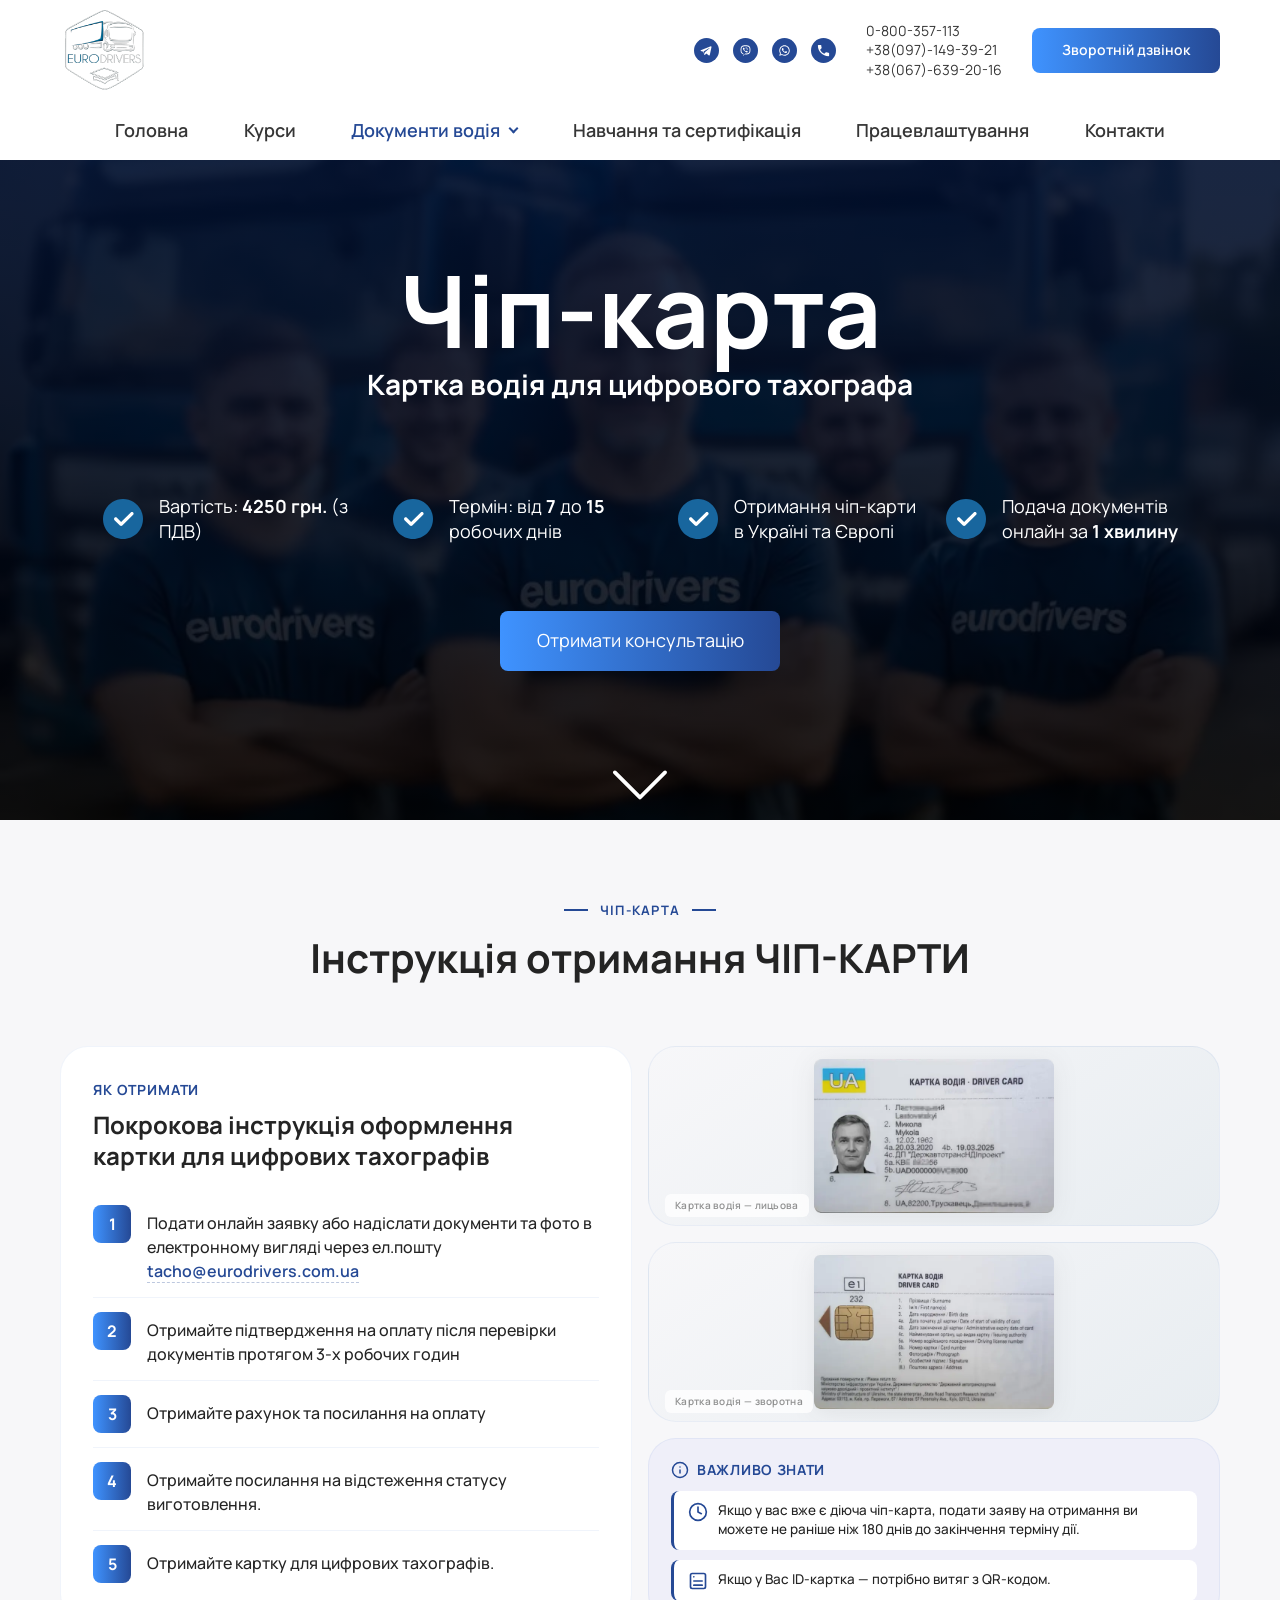
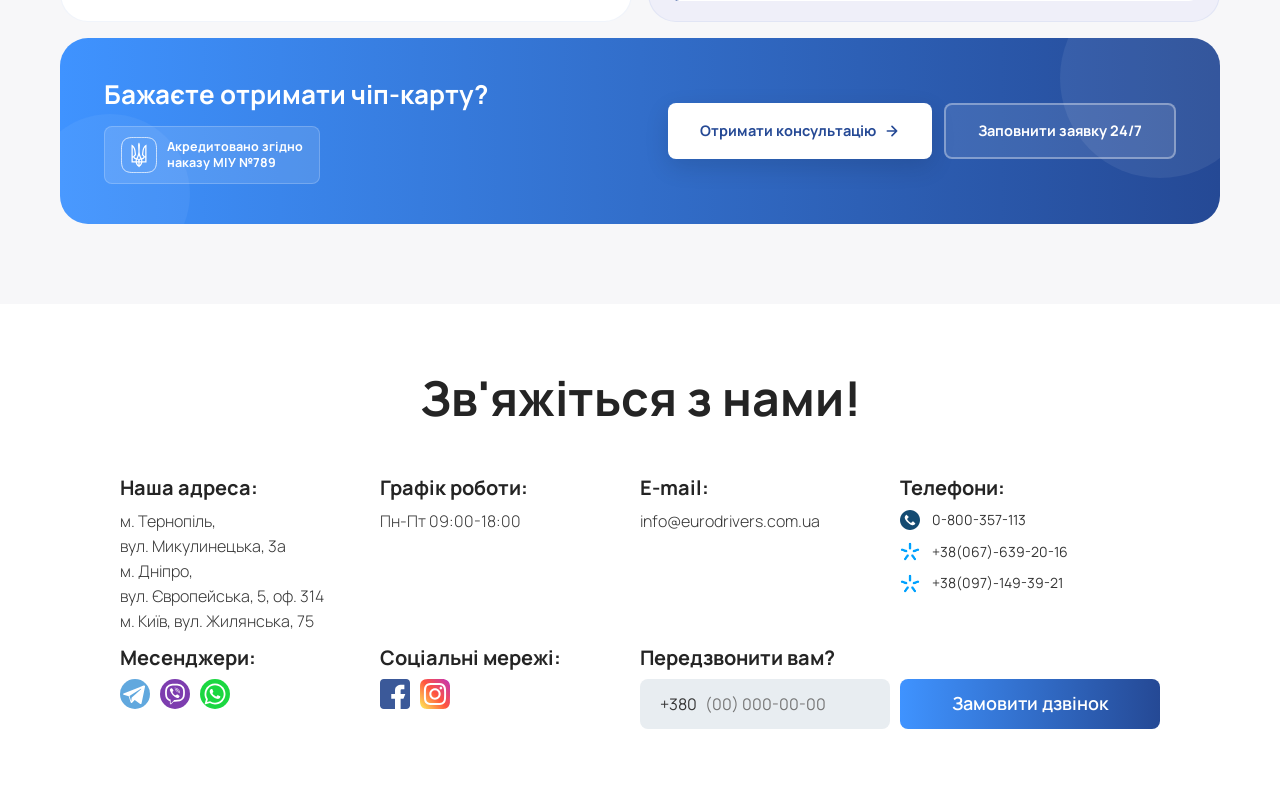
==== commit e7caea1c: "Шаг 26б: «Чип-карта» — «Інструкція отримання ЧІП-КАРТИ» - Новый общий бенто-блок .bento в components" ====
--- a/chipcard.html
+++ b/chipcard.html
@@ -91,7 +91,71 @@
       <span class="page-hero__scroll" aria-hidden="true"></span>
     </section>
 
-    <!-- Дальше, в порядке оригинала: «Інструкція отримання ЧІП-КАРТИ» (шаг 26б), «В цифрах», консультация, отзывы, FAQ (пачка 26в) -->
+    <!--
+      «Інструкція отримання ЧІП-КАРТИ»: общий бенто-блок (css/components.css).
+      До 980px всё столбиком; на компьютере список слева, справа картинки и «Важливо знати», плашка во всю ширину
+    -->
+    <section class="bento">
+      <div class="container">
+        <p class="section-label">Чіп-карта</p>
+        <h2 class="section-title">Інструкція отримання ЧІП-КАРТИ</h2>
+        <div class="bento__grid">
+          <div class="bento__card bento__list-card">
+            <p class="bento__eyebrow">Як отримати</p>
+            <h3 class="bento__card-title">Покрокова інструкція оформлення картки для цифрових тахографів</h3>
+            <ol class="bento__steps">
+              <li><span>Подати онлайн заявку або надіслати документи та фото в електронному вигляді через ел.пошту <a href="mailto:tacho@eurodrivers.com.ua">tacho@eurodrivers.com.ua</a></span></li>
+              <li><span>Отримайте підтвердження на оплату після перевірки документів протягом 3-х робочих годин</span></li>
+              <li><span>Отримайте рахунок та посилання на оплату</span></li>
+              <li><span>Отримайте посилання на відстеження статусу виготовлення.</span></li>
+              <li><span>Отримайте картку для цифрових тахографів.</span></li>
+            </ol>
+          </div>
+          <div class="bento__side">
+            <figure class="bento__card bento__image">
+              <img src="img/chipcard/chip-card-front.webp" width="640" height="410" alt="Картка водія — лицьова сторона" loading="lazy">
+              <figcaption>Картка водія — лицьова</figcaption>
+            </figure>
+            <figure class="bento__card bento__image">
+              <img src="img/chipcard/chip-card-back.webp" width="640" height="410" alt="Картка водія — зворотна сторона" loading="lazy">
+              <figcaption>Картка водія — зворотна</figcaption>
+            </figure>
+            <div class="bento__card bento__info">
+              <p class="bento__info-title">
+                <svg viewBox="0 0 24 24" aria-hidden="true"><circle cx="12" cy="12" r="10" fill="none" stroke="currentColor" stroke-width="2"/><path d="M12 16v-4M12 8h.01" fill="none" stroke="currentColor" stroke-width="2" stroke-linecap="round"/></svg>
+                Важливо знати
+              </p>
+              <ul class="bento__info-list">
+                <li>
+                  <svg viewBox="0 0 24 24" aria-hidden="true"><circle cx="12" cy="12" r="10" fill="none" stroke="currentColor" stroke-width="2"/><path d="M12 6v6l4 2" fill="none" stroke="currentColor" stroke-width="2" stroke-linecap="round" stroke-linejoin="round"/></svg>
+                  <span>Якщо у вас вже є діюча чіп-карта, подати заяву на отримання ви можете не раніше ніж 180 днів до закінчення терміну дії.</span>
+                </li>
+                <li>
+                  <svg viewBox="0 0 24 24" aria-hidden="true"><rect x="3" y="3" width="18" height="18" rx="2" fill="none" stroke="currentColor" stroke-width="2"/><path d="M7 7h.01M7 12h10M7 17h10" fill="none" stroke="currentColor" stroke-width="2" stroke-linecap="round"/></svg>
+                  <span>Якщо у Вас ID-картка — потрібно витяг з QR-кодом.</span>
+                </li>
+              </ul>
+            </div>
+          </div>
+        </div>
+        <div class="bento__cta">
+          <div class="bento__cta-text">
+            <p class="bento__cta-title">Бажаєте отримати чіп-карту?</p>
+            <p class="bento__badge">Акредитовано згідно<br>наказу МІУ №789</p>
+          </div>
+          <div class="bento__cta-buttons">
+            <button class="bento__button bento__button--primary" type="button" data-modal-open="consultation">
+              Отримати консультацію
+              <svg viewBox="0 0 24 24" aria-hidden="true"><path d="M5 12h14M12 5l7 7-7 7" fill="none" stroke="currentColor" stroke-width="2.5" stroke-linecap="round" stroke-linejoin="round"/></svg>
+            </button>
+            <!-- В оригинале ведёт на страницу заявки /form-chipcard, её в этапе 1 нет — открываем окно консультации -->
+            <button class="bento__button bento__button--outline" type="button" data-modal-open="consultation">Заповнити заявку 24/7</button>
+          </div>
+        </div>
+      </div>
+    </section>
+
+    <!-- Дальше, в порядке оригинала: «В цифрах», консультация, отзывы, FAQ (пачка 26в) -->
   </main>
 
   <!-- Подвал: одинаковый на всех страницах (index.html, kod95ukr.html, chipcard.html, contacts.html). Правишь в одной — повтори во всех -->
--- a/css/components.css
+++ b/css/components.css
@@ -1790,3 +1790,480 @@
     height: 60px;
   }
 }
+
+/* ===== Подпись и заголовок секции («Код 95», «Чип-карта») ===== */
+
+/* Маленькая надпись над заголовком: заглавными, с короткими чертами по бокам */
+.section-label {
+  display: flex;
+  justify-content: center;
+  align-items: center;
+  gap: 12px;
+  margin-bottom: 14px;
+  font-size: 13px;
+  font-weight: 700;
+  letter-spacing: 0.1em;
+  text-transform: uppercase;
+  color: var(--color-primary);
+}
+
+.section-label::before,
+.section-label::after {
+  content: "";
+  width: 24px;
+  height: 2px;
+  background-color: currentColor;
+}
+
+.section-title {
+  max-width: 760px;
+  margin: 0 auto 36px;
+  font-size: 26px;
+  line-height: 1.2;
+  text-align: center;
+}
+
+@media (min-width: 980px) {
+  .section-title {
+    margin-bottom: 64px;
+    font-size: 40px;
+  }
+}
+
+/* ===== Бенто-блок: карточка со списком шагов, карточки с картинками и плашка с кнопками («Чип-карта») ===== */
+
+/*
+  Телефон и планшет: всё столбиком — список, картинки, «Важливо знати», плашка.
+  Компьютер: список слева, справа столбик карточек, плашка во всю ширину.
+  Полупрозрачные цвета смешиваются из переменных (color-mix): так в файле нет голых цветов
+*/
+.bento {
+  padding-block: 48px;
+  background-color: var(--color-bg-light);
+}
+
+.bento__grid {
+  display: grid;
+  gap: 12px;
+}
+
+.bento__side {
+  display: flex;
+  flex-direction: column;
+  gap: 12px;
+}
+
+.bento__card {
+  position: relative;
+  overflow: hidden;
+  border: 1px solid var(--color-border-light);
+  border-radius: var(--radius-large);
+  background-color: var(--color-bg);
+}
+
+.bento__list-card {
+  padding: 24px 20px 28px;
+}
+
+.bento__eyebrow {
+  margin-bottom: 8px;
+  font-size: 14px;
+  font-weight: 700;
+  letter-spacing: 0.06em;
+  text-transform: uppercase;
+  color: var(--color-primary);
+}
+
+.bento__card-title {
+  margin-bottom: 16px;
+  font-size: 19px;
+  line-height: 1.3;
+}
+
+/* Шаги: номера рисует CSS-счётчик в синих квадратиках; текст чуть ниже верха номера, между шагами — тонкая линия */
+.bento__steps {
+  margin: 0;
+  padding: 0;
+  list-style: none;
+  counter-reset: step;
+}
+
+.bento__steps li {
+  display: flex;
+  align-items: flex-start;
+  gap: 12px;
+  padding-block: 16px 12px;
+  border-bottom: 1px solid var(--color-border-light);
+  font-size: 14px;
+  font-weight: 500;
+  line-height: 1.5;
+  color: var(--color-heading);
+  counter-increment: step;
+}
+
+.bento__steps li:last-child {
+  padding-bottom: 0;
+  border-bottom: 0;
+}
+
+.bento__steps li::before {
+  content: counter(step);
+  display: grid;
+  place-items: center;
+  flex-shrink: 0;
+  width: 32px;
+  height: 32px;
+  margin-top: -4px;
+  border-radius: var(--radius-button);
+  background-image: var(--gradient-primary);
+  font-size: 13px;
+  font-weight: 700;
+  color: var(--color-text-on-dark);
+}
+
+/* Почта в тексте шага: синим, подчёркнута пунктиром */
+.bento__steps a {
+  border-bottom: 1px dashed color-mix(in srgb, var(--color-primary) 30%, transparent);
+  font-weight: 600;
+  color: var(--color-primary);
+  text-decoration: none;
+}
+
+.bento__steps a:hover,
+.bento__steps a:focus-visible {
+  border-bottom-style: solid;
+}
+
+/* Картинка на светлом фоне, подпись — плашкой в левом нижнем углу */
+.bento__image {
+  display: flex;
+  align-items: center;
+  justify-content: center;
+  height: 170px;
+  margin: 0;
+  padding: 10px 18px;
+  background-image: linear-gradient(145deg, var(--color-bg-light) 0%, var(--color-bg-field) 100%);
+}
+
+.bento__image img {
+  width: auto;
+  max-height: 100%;
+  border-radius: 6px;
+  filter: drop-shadow(0 3px 12px color-mix(in srgb, var(--color-heading) 8%, transparent));
+}
+
+.bento__image figcaption {
+  position: absolute;
+  bottom: 6px;
+  left: 6px;
+  padding: 4px 10px;
+  border-radius: 6px;
+  background-color: color-mix(in srgb, var(--color-bg) 75%, transparent);
+  -webkit-backdrop-filter: blur(8px);
+  backdrop-filter: blur(8px);
+  font-size: 10px;
+  font-weight: 600;
+  letter-spacing: 0.03em;
+  color: color-mix(in srgb, var(--color-heading) 50%, transparent);
+}
+
+/* «Важливо знати»: на компьютере растягивается до низа карточки со списком */
+.bento__info {
+  display: flex;
+  flex: 1;
+  flex-direction: column;
+  gap: 10px;
+  padding: 20px 18px;
+  background-color: var(--color-bg-accent);
+}
+
+.bento__info-title {
+  display: flex;
+  align-items: center;
+  gap: 8px;
+  font-size: 14px;
+  font-weight: 700;
+  letter-spacing: 0.05em;
+  text-transform: uppercase;
+  color: var(--color-primary);
+}
+
+.bento__info-title svg {
+  flex-shrink: 0;
+  width: 18px;
+  height: 18px;
+}
+
+.bento__info-list {
+  display: grid;
+  gap: 10px;
+  margin: 0;
+  padding: 0;
+  list-style: none;
+}
+
+.bento__info-list li {
+  display: flex;
+  align-items: flex-start;
+  gap: 8px;
+  padding: 10px 14px;
+  border-left: 3px solid var(--color-primary);
+  border-radius: var(--radius-button);
+  background-color: var(--color-bg);
+  font-size: 13px;
+  font-weight: 500;
+  line-height: 1.45;
+  color: var(--color-heading);
+}
+
+.bento__info-list svg {
+  flex-shrink: 0;
+  width: 18px;
+  height: 18px;
+  margin-top: 1px;
+  color: var(--color-primary);
+}
+
+/* Плашка с кнопками: градиент, два полупрозрачных круга-украшения по углам */
+.bento__cta {
+  position: relative;
+  overflow: hidden;
+  display: flex;
+  flex-direction: column;
+  gap: 20px;
+  margin-top: 12px;
+  padding: 28px 20px;
+  border-radius: var(--radius-card);
+  background-image: var(--gradient-primary);
+  color: var(--color-text-on-dark);
+}
+
+.bento__cta::before,
+.bento__cta::after {
+  content: "";
+  position: absolute;
+  border-radius: 50%;
+  pointer-events: none;
+}
+
+.bento__cta::before {
+  top: -60px;
+  right: -40px;
+  width: 200px;
+  height: 200px;
+  background-color: color-mix(in srgb, var(--color-text-on-dark) 7%, transparent);
+}
+
+.bento__cta::after {
+  bottom: -50px;
+  left: -30px;
+  width: 160px;
+  height: 160px;
+  background-color: color-mix(in srgb, var(--color-text-on-dark) 5%, transparent);
+}
+
+/* z-index поднимает текст и кнопки над кругами */
+.bento__cta-text,
+.bento__cta-buttons {
+  position: relative;
+  z-index: 1;
+}
+
+.bento__cta-text {
+  display: flex;
+  flex-direction: column;
+  align-items: flex-start;
+  gap: 16px;
+}
+
+.bento__cta-title {
+  font-size: 18px;
+  font-weight: 700;
+  line-height: 1.25;
+}
+
+/* Значок «Акредитовано»: рамка с тризубом — картинка-трафарет, цвет берётся из текста */
+.bento__badge {
+  display: inline-flex;
+  align-items: center;
+  gap: 8px;
+  padding: 8px 12px;
+  border: 1px solid color-mix(in srgb, var(--color-text-on-dark) 20%, transparent);
+  border-radius: var(--radius-button);
+  background-color: color-mix(in srgb, var(--color-text-on-dark) 12%, transparent);
+  font-size: 11.5px;
+  font-weight: 700;
+  line-height: 1.3;
+}
+
+.bento__badge::before {
+  content: "";
+  flex-shrink: 0;
+  width: 30px;
+  height: 30px;
+  background-color: currentColor;
+  -webkit-mask: url("../img/icons/accredited.svg") center / contain no-repeat;
+  mask: url("../img/icons/accredited.svg") center / contain no-repeat;
+}
+
+.bento__cta-buttons {
+  display: flex;
+  flex-direction: column;
+  gap: 12px;
+}
+
+.bento__button {
+  display: inline-flex;
+  align-items: center;
+  justify-content: center;
+  gap: 8px;
+  padding: 14px 20px;
+  border: 0;
+  border-radius: var(--radius-button);
+  font-size: 13.5px;
+  font-weight: 700;
+  white-space: nowrap;
+  cursor: pointer;
+}
+
+.bento__button svg {
+  width: 16px;
+  height: 16px;
+}
+
+.bento__button--primary {
+  background-color: var(--color-bg);
+  box-shadow: var(--shadow-dropdown);
+  color: var(--color-primary);
+}
+
+.bento__button--outline {
+  border: 2px solid color-mix(in srgb, var(--color-text-on-dark) 35%, transparent);
+  background-color: color-mix(in srgb, var(--color-text-on-dark) 10%, transparent);
+  color: var(--color-text-on-dark);
+}
+
+/* Планшет: крупнее шрифты и отступы, кнопки в ряд */
+@media (min-width: 640px) {
+  .bento {
+    padding-block: 56px 60px;
+  }
+
+  .bento__grid,
+  .bento__side {
+    gap: 16px;
+  }
+
+  .bento__list-card {
+    padding: 28px 24px 32px;
+  }
+
+  .bento__card-title {
+    margin-bottom: 20px;
+    font-size: 24px;
+  }
+
+  .bento__steps li {
+    gap: 16px;
+    padding-block: 20px 14px;
+    font-size: 16px;
+  }
+
+  .bento__steps li::before {
+    width: 38px;
+    height: 38px;
+    margin-top: -6px;
+    font-size: 16px;
+  }
+
+  .bento__image {
+    height: 180px;
+    padding: 12px 24px;
+  }
+
+  .bento__image figcaption {
+    bottom: 8px;
+    left: 16px;
+  }
+
+  .bento__info {
+    padding: 20px 22px;
+  }
+
+  .bento__info-list li {
+    gap: 10px;
+    font-size: 13.5px;
+  }
+
+  .bento__info-list svg {
+    width: 20px;
+    height: 20px;
+  }
+
+  .bento__cta {
+    gap: 24px;
+    margin-top: 16px;
+    padding: 32px 28px;
+    border-radius: var(--radius-large);
+  }
+
+  .bento__cta-title {
+    font-size: 20px;
+  }
+
+  .bento__badge {
+    gap: 10px;
+    padding: 10px 16px;
+    font-size: 12.5px;
+  }
+
+  .bento__badge::before {
+    width: 36px;
+    height: 36px;
+  }
+
+  .bento__cta-buttons {
+    flex-direction: row;
+  }
+
+  .bento__button {
+    padding: 15px 32px;
+    font-size: 14.5px;
+  }
+}
+
+/* Компьютер: две колонки, плашка в строку — текст слева, кнопки справа */
+@media (min-width: 980px) {
+  .bento {
+    padding-block: 80px;
+  }
+
+  .bento__grid {
+    grid-template-columns: 1fr 1fr;
+  }
+
+  .bento__list-card {
+    padding: 32px 32px 36px;
+  }
+
+  .bento__cta {
+    flex-direction: row;
+    align-items: center;
+    justify-content: space-between;
+    gap: 32px;
+    padding: 40px 44px;
+  }
+
+  .bento__cta-text {
+    flex: 1;
+    min-width: 0;
+  }
+
+  .bento__cta-title {
+    font-size: 26px;
+  }
+
+  .bento__cta-buttons {
+    flex-shrink: 0;
+  }
+}
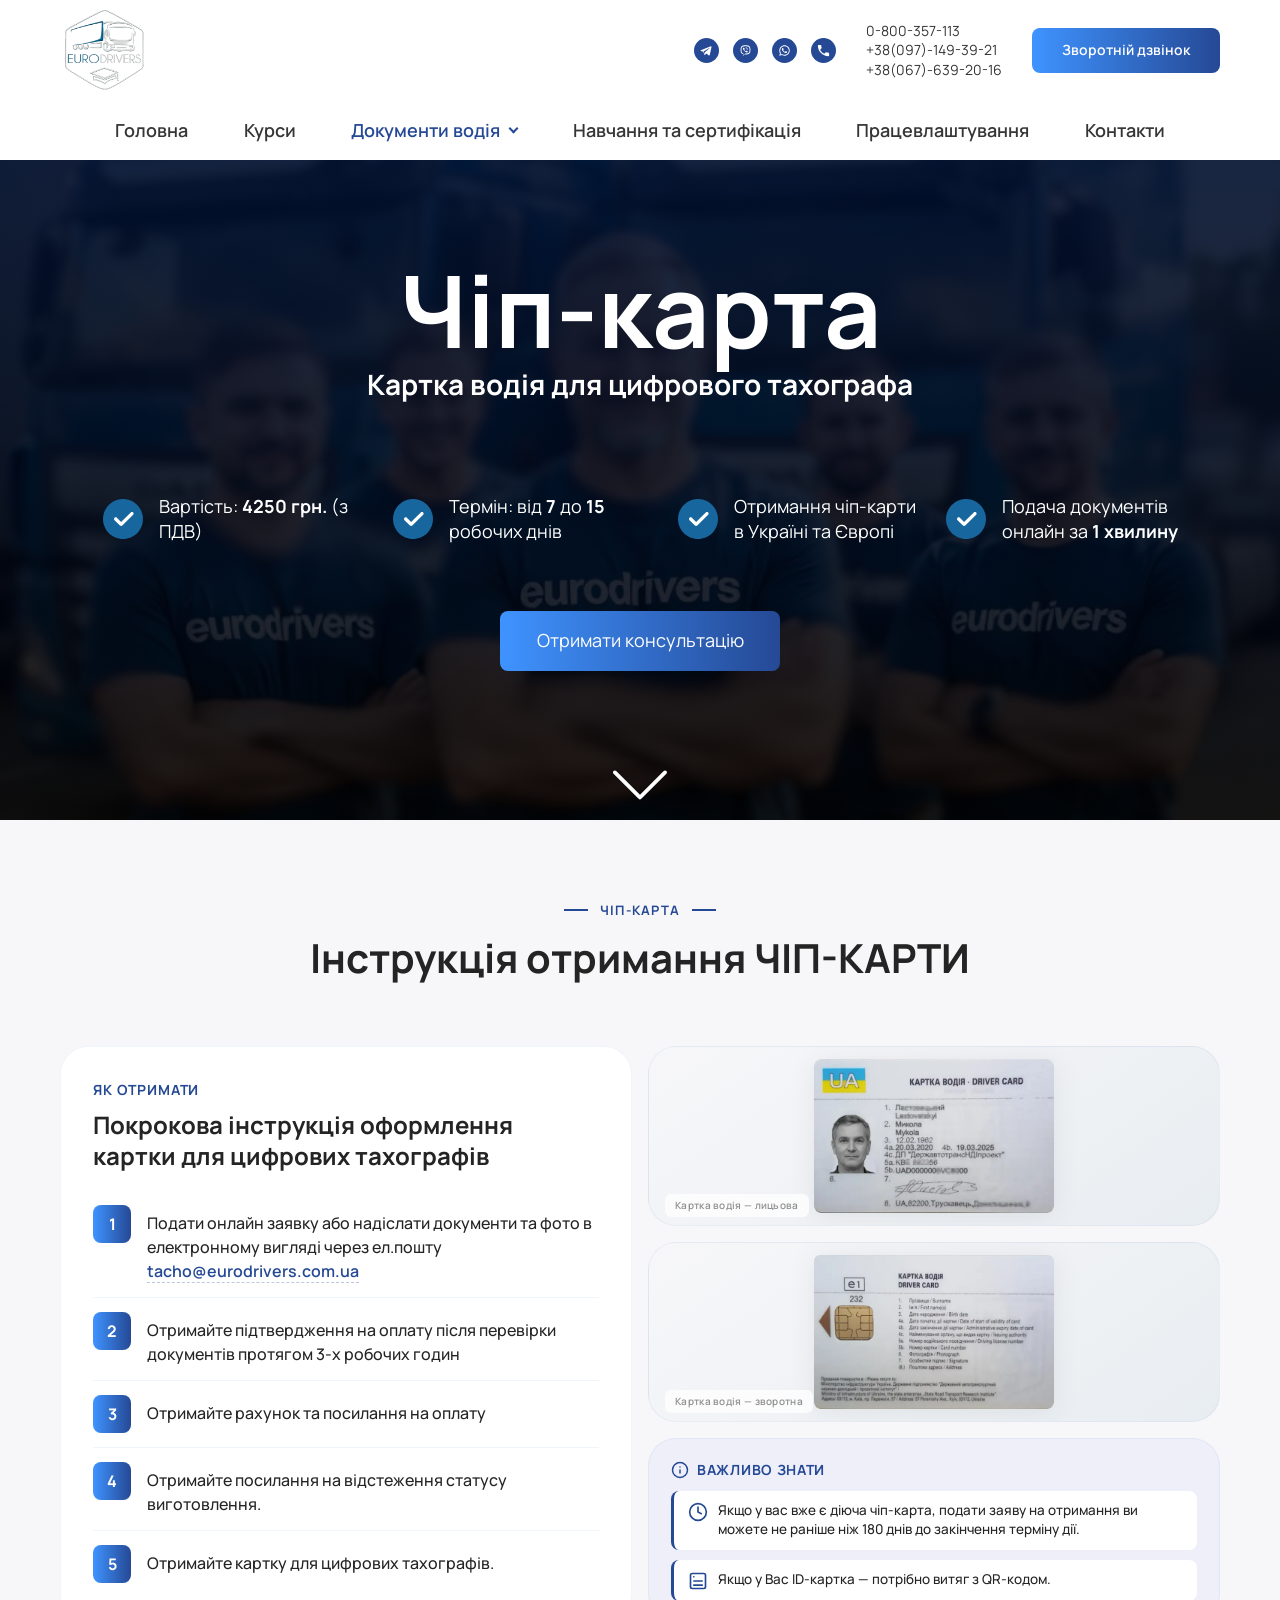
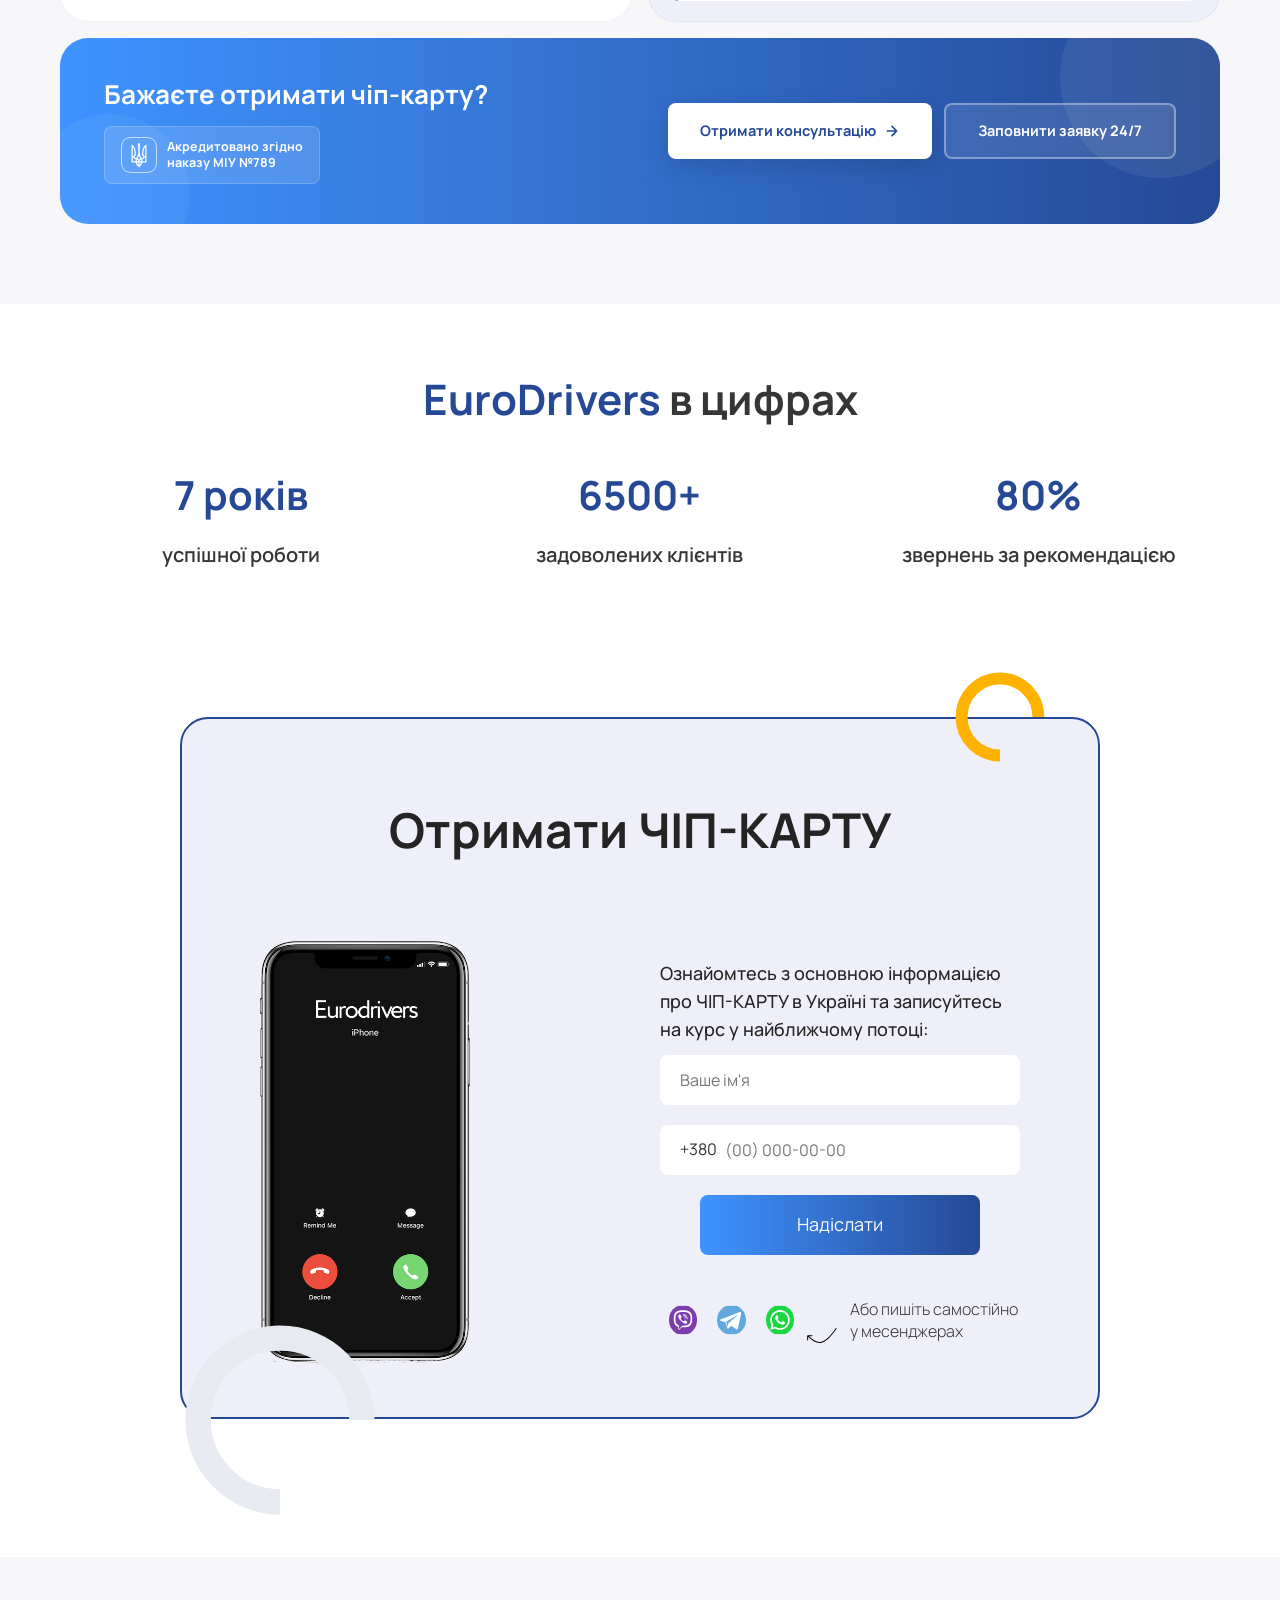
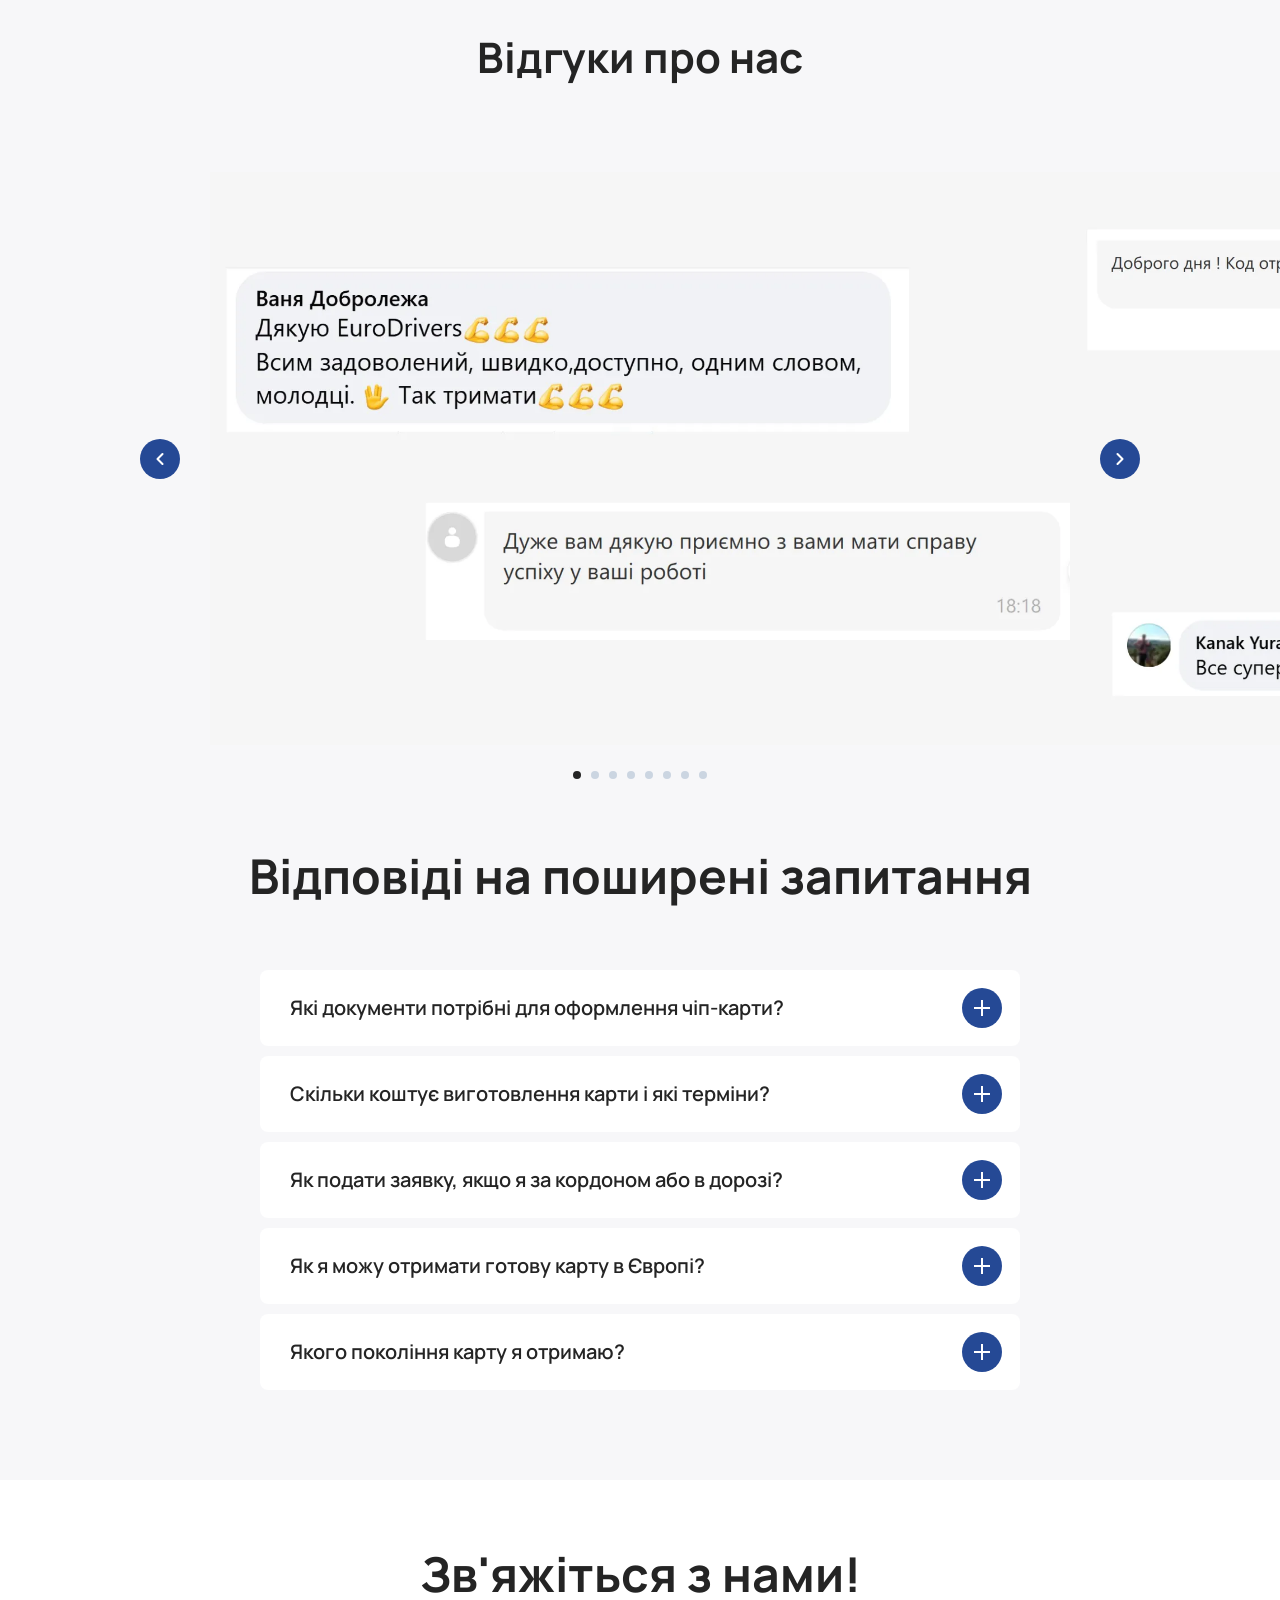
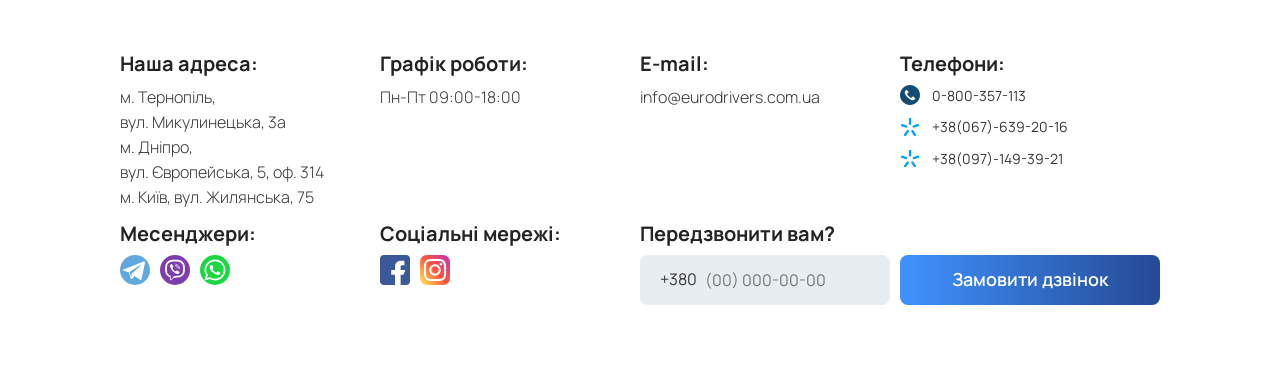
==== commit d0f0d51d: "Пачка 26в: «Чип-карта» — «В цифрах», консультация, отзывы, FAQ; правки по code-review - «В цифрах» к" ====
--- a/chipcard.html
+++ b/chipcard.html
@@ -19,6 +19,7 @@
   <script src="js/menu.js" defer></script>
   <script src="js/modal.js" defer></script>
   <script src="js/to-top.js" defer></script>
+  <script src="js/slider.js" defer></script>
   <script src="js/forms.js" defer></script>
 </head>
 <body>
@@ -141,7 +142,7 @@
         <div class="bento__cta">
           <div class="bento__cta-text">
             <p class="bento__cta-title">Бажаєте отримати чіп-карту?</p>
-            <p class="bento__badge">Акредитовано згідно<br>наказу МІУ №789</p>
+            <p class="bento__badge"><span>Акредитовано згідно<br>наказу МІУ №789</span></p>
           </div>
           <div class="bento__cta-buttons">
             <button class="bento__button bento__button--primary" type="button" data-modal-open="consultation">
@@ -155,7 +156,143 @@
       </div>
     </section>
 
-    <!-- Дальше, в порядке оригинала: «В цифрах», консультация, отзывы, FAQ (пачка 26в) -->
+    <!-- «В цифрах» — вид как на главной (на «Код 95» серый фон и шрифты крупнее); подпись «звернень за рекомендацією» — как в оригинале этой страницы -->
+    <section class="stats">
+      <div class="container">
+        <h2 class="stats__title"><span class="stats__brand">EuroDrivers</span> в цифрах</h2>
+        <ul class="stats__list">
+          <li><span class="stats__number">7 років</span> <span class="stats__caption">успішної роботи</span></li>
+          <li><span class="stats__number">6500+</span> <span class="stats__caption">задоволених клієнтів</span></li>
+          <li><span class="stats__number">80%</span> <span class="stats__caption">звернень за рекомендацією</span></li>
+        </ul>
+      </div>
+    </section>
+
+    <!-- Блок консультации «в рамке», как на «Код 95»: на телефоне всё столбиком, картинка телефона внизу; с 640px картинка слева, форма справа -->
+    <section class="consult consult--framed">
+      <div class="consult__panel">
+        <img class="consult__arc consult__arc--yellow" src="img/common/arc-yellow.svg" width="94" height="94" alt="" loading="lazy">
+        <img class="consult__arc consult__arc--gray" src="img/common/arc-gray.svg" width="200" height="200" alt="" loading="lazy">
+
+        <h2 class="consult__title">Отримати ЧІП-КАРТУ</h2>
+
+        <div class="consult__content">
+          <div class="consult__main">
+            <!-- «записуйтесь на курс у найближчому потоці» — как в оригинале (текст с «Код 95»), уточнить у владельца -->
+            <p class="consult__text">Ознайомтесь з основною інформацією про ЧІП-КАРТУ в Україні та записуйтесь на курс у найближчому потоці:</p>
+
+            <form class="consult__form" method="post" novalidate data-form>
+              <input type="hidden" name="form" value="consultation-chipcard">
+              <div class="form-trap" aria-hidden="true">
+                <label>Не заповнюйте це поле <input type="text" name="website" tabindex="-1" autocomplete="off"></label>
+              </div>
+              <div class="form-field">
+                <label class="visually-hidden" for="consult-name">Ім'я</label>
+                <input class="input" id="consult-name" type="text" name="name" placeholder="Ваше ім'я" autocomplete="name" maxlength="50" aria-describedby="consult-name-error">
+                <p class="form-error" id="consult-name-error" hidden></p>
+              </div>
+              <div class="form-field">
+                <label class="visually-hidden" for="consult-phone">Телефон</label>
+                <div class="phone-field">
+                  <span class="phone-field__prefix">+380</span>
+                  <input class="input" id="consult-phone" type="tel" name="phone" placeholder="(00) 000-00-00" autocomplete="tel-national" required inputmode="numeric" aria-describedby="consult-phone-error">
+                </div>
+                <p class="form-error" id="consult-phone-error" hidden></p>
+              </div>
+              <button class="btn consult__submit" type="submit">Надіслати</button>
+              <p class="form-success" tabindex="-1" hidden>Дякуємо! Чекайте на дзвінок від нашого менеджера протягом робочого дня!</p>
+            </form>
+
+            <div class="consult__messengers">
+              <p class="consult__hint">Або пишіть самостійно у месенджерах</p>
+              <img class="consult__arrow" src="img/common/arrow-curve.svg" width="30" height="15" alt="" loading="lazy">
+              <ul class="consult__icons">
+                <li><a href="viber://add?number=380676392016" aria-label="Viber"><img src="img/common/viber_4.svg" width="30" height="30" alt="" loading="lazy"></a></li>
+                <li><a href="https://t.me/eurodrivers" target="_blank" rel="noopener" aria-label="Telegram"><img src="img/common/telegram_4.svg" width="30" height="30" alt="" loading="lazy"></a></li>
+                <!-- В оригинале здесь другой номер WhatsApp, чем в шапке и подвале (380932993890) — уточнить у владельца -->
+                <li><a href="https://wa.me/380676392016" target="_blank" rel="noopener" aria-label="WhatsApp"><img src="img/common/whatsapp_4.svg" width="30" height="30" alt="" loading="lazy"></a></li>
+              </ul>
+            </div>
+          </div>
+
+          <img class="consult__phone" src="img/common/phone-call.png" width="400" height="803" alt="Телефон із вхідним дзвінком від Eurodrivers" loading="lazy">
+        </div>
+      </div>
+    </section>
+
+    <!-- «Відгуки», как на «Код 95»: слайдер скриншотов; на планшете и компьютере текущий отзыв по центру, соседние выглядывают -->
+    <section class="reviews reviews--wide" data-slider>
+      <h2 class="reviews__title">Відгуки про нас</h2>
+      <div class="reviews__slider">
+        <ul class="reviews__list slider__track" data-slider-track aria-label="Відгуки клієнтів">
+          <li class="reviews__slide"><img src="img/common/review-1.webp" width="1536" height="1024" alt="Скриншот відгуку клієнта, 1 з 8" loading="lazy"></li>
+          <li class="reviews__slide"><img src="img/common/review-2.webp" width="1536" height="1024" alt="Скриншот відгуку клієнта, 2 з 8" loading="lazy"></li>
+          <li class="reviews__slide"><img src="img/common/review-3.webp" width="1536" height="1024" alt="Скриншот відгуку клієнта, 3 з 8" loading="lazy"></li>
+          <li class="reviews__slide"><img src="img/common/review-4.webp" width="1536" height="1024" alt="Скриншот відгуку клієнта, 4 з 8" loading="lazy"></li>
+          <li class="reviews__slide"><img src="img/common/review-5.webp" width="1536" height="1024" alt="Скриншот відгуку клієнта, 5 з 8" loading="lazy"></li>
+          <li class="reviews__slide"><img src="img/common/review-6.webp" width="1536" height="1024" alt="Скриншот відгуку клієнта, 6 з 8" loading="lazy"></li>
+          <li class="reviews__slide"><img src="img/common/review-7.webp" width="1536" height="1024" alt="Скриншот відгуку клієнта, 7 з 8" loading="lazy"></li>
+          <li class="reviews__slide"><img src="img/common/review-8.webp" width="1536" height="1024" alt="Скриншот відгуку клієнта, 8 з 8" loading="lazy"></li>
+        </ul>
+        <button class="slider__arrow reviews__arrow reviews__arrow--prev" type="button" aria-label="Попередній відгук" data-slider-prev>
+          <svg viewBox="0 0 24 24" aria-hidden="true"><path d="M15 18l-6-6 6-6" fill="none" stroke="currentColor" stroke-width="2.5" stroke-linecap="round" stroke-linejoin="round"/></svg>
+        </button>
+        <button class="slider__arrow reviews__arrow reviews__arrow--next" type="button" aria-label="Наступний відгук" data-slider-next>
+          <svg viewBox="0 0 24 24" aria-hidden="true"><path d="M9 18l6-6-6-6" fill="none" stroke="currentColor" stroke-width="2.5" stroke-linecap="round" stroke-linejoin="round"/></svg>
+        </button>
+      </div>
+      <div class="slider__dots reviews__dots" data-slider-dots></div>
+    </section>
+
+    <!-- FAQ «Чип-карти» — свои вопросы, вид как на главной (components.css), отступы — в css/chipcard.css.
+         <details> работают без JS, с клавиатуры и в программах экранного чтения -->
+    <section class="faq">
+      <div class="container">
+        <h2 class="faq__title">Відповіді на поширені запитання</h2>
+        <div class="faq__list">
+          <details class="faq__item">
+            <summary class="faq__question">Які документи потрібні для оформлення чіп-карти?</summary>
+            <div class="faq__answer">
+              <p>Для подання заявки вам необхідно підготувати:</p>
+              <ul>
+                <li>Паспорт громадянина України (1, 2 сторінки та прописка) або ID-картку (обидві сторони) разом із витягом про місце реєстрації (бажано з QR-кодом).</li>
+                <li>Ідентифікаційний номер (РНОКПП).</li>
+                <li>Посвідчення водія з категоріями C1, C, D1 або D (обидві сторони).</li>
+                <li>Фотокартку на світлому фоні.</li>
+              </ul>
+            </div>
+          </details>
+
+          <details class="faq__item">
+            <summary class="faq__question">Скільки коштує виготовлення карти і які терміни?</summary>
+            <div class="faq__answer">
+              <p>Вартість виготовлення карти покоління G2 становить 4250 грн.<br>Термін виготовлення — від 7 до 15 робочих днів</p>
+            </div>
+          </details>
+
+          <details class="faq__item">
+            <summary class="faq__question">Як подати заявку, якщо я за кордоном або в дорозі?</summary>
+            <div class="faq__answer">
+              <p>Ми максимально спростили процес: вам не потрібно нікуди їхати. Ви можете подати всі документи онлайн через Viber. Просто надішліть фото документів нашому менеджеру, і ми одразу розпочнемо процес оформлення.</p>
+            </div>
+          </details>
+
+          <details class="faq__item">
+            <summary class="faq__question">Як я можу отримати готову карту в Європі?</summary>
+            <div class="faq__answer">
+              <p>Ми організовуємо доставку готових чіп-карт по всій території Європи за допомогою Нової Пошти. Це дозволяє отримати документ максимально швидко безпосередньо у країні вашого перебування (Польща, Німеччина, Чехія тощо).</p>
+            </div>
+          </details>
+
+          <details class="faq__item">
+            <summary class="faq__question">Якого покоління карту я отримаю?</summary>
+            <div class="faq__answer">
+              <p>Наразі видаються виключно сучасні смарт-карти другого покоління (G2V2). Вони повністю відповідають новим вимогам ЄС 2025-2026 років, мають збільшений обсяг пам'яті (зберігають дані за останні 56 днів) та автоматично фіксують перетин кордонів.</p>
+            </div>
+          </details>
+        </div>
+      </div>
+    </section>
   </main>
 
   <!-- Подвал: одинаковый на всех страницах (index.html, kod95ukr.html, chipcard.html, contacts.html). Правишь в одной — повтори во всех -->
--- a/css/variables.css
+++ b/css/variables.css
@@ -47,6 +47,7 @@
   --font-alt: "DM Sans", Arial, sans-serif;
 
   /* Радиусы */
+  --radius-small: 6px;
   --radius-button: 8px;
   --radius-card: 15px;
   --radius-large: 28px;
@@ -58,6 +59,7 @@
   --shadow-raised: 0 15px 30px -10px rgba(0, 11, 48, 0.2);
   --shadow-float: 0 0 20px rgba(0, 0, 0, 0.3);
   --shadow-error: inset 0 0 0 2px var(--color-error);
+  --shadow-image: 0 3px 12px rgba(27, 33, 55, 0.08);
 
   /* Сетка */
   --container-width: 1200px;
--- a/css/components.css
+++ b/css/components.css
@@ -814,7 +814,7 @@
   mask: url("../img/icons/star.svg") left center / 18px 16px repeat-x;
 }
 
-/* ===== FAQ: вопросы-ответы на <details> (главная, «Код 95») ===== */
+/* ===== FAQ: вопросы-ответы на <details> (главная, «Код 95», «Чип-карта») ===== */
 
 /* interpolate-size разрешает плавно менять высоту до auto — нужно для анимации раскрытия */
 .faq {
@@ -950,8 +950,9 @@
     padding-block: 35px 80px;
   }
 
+  /* Поля по бокам не уже вынесенных за ленту миниатюр стрелок (33px) — иначе на 980–1140px страница прокручивается вбок */
   .gallery__inner {
-    width: min(1060px, 100% - 40px);
+    width: min(1060px, 100% - 80px);
     margin-inline: auto;
   }
 
@@ -1207,7 +1208,7 @@
   right: 13px;
 }
 
-/* ===== «В цифрах» (главная, «Код 95») ===== */
+/* ===== «В цифрах» (главная, «Код 95», «Чип-карта») ===== */
 
 .stats {
   padding-block: 50px 40px;
@@ -1268,7 +1269,7 @@
   }
 }
 
-/* ===== Блок консультации (главная, «Код 95») ===== */
+/* ===== Блок консультации (главная, «Код 95», «Чип-карта») ===== */
 
 /* Декоративные дуги выходят за края панели — обрезаем их по секции, чтобы не было прокрутки вбок */
 .consult {
@@ -1499,11 +1500,122 @@
   }
 }
 
-/* ===== «Відгуки» (главная, «Код 95») ===== */
-
-/* Телефон: один отзыв на всю ширину, стрелки по краям поверх картинки */
+/*
+  Вариант «в рамке» («Код 95», «Чип-карта»): панель в синей рамке, ниже и просторнее, чем на главной.
+  Правила варианта стоят в файле после основных (а у вложенных элементов ещё и сильнее их — селектор из двух классов),
+  поэтому свойство, заданное здесь без @media, повторяем в @media там, где основные правила меняют его для шире экранов.
+  CSS страницы подключается позже: его правило .consult { padding-block } перебило бы вариант на всех ширинах
+*/
+.consult--framed {
+  padding-block: 87px 89px;
+}
+
+.consult--framed .consult__panel {
+  width: min(320px, 100% - 36px);
+  padding: 46px 23px 53px;
+  border: 2px solid var(--color-primary);
+}
+
+.consult--framed .consult__arc--yellow {
+  top: -27px;
+  right: -28px;
+  width: 51px;
+}
+
+.consult--framed .consult__arc--gray {
+  bottom: -45px;
+  left: -45px;
+}
+
+/* В оригинале 32px, но Manrope шире Circe: на 30px заголовок остаётся в одну строку */
+.consult--framed .consult__title {
+  margin-bottom: 33px;
+  font-size: 30px;
+}
+
+.consult--framed .consult__text {
+  margin-bottom: 11px;
+}
+
+.consult--framed .consult__form {
+  margin-bottom: 24px;
+}
+
+.consult--framed .consult__phone {
+  margin-top: 44px;
+}
+
+@media (min-width: 640px) {
+  .consult--framed {
+    padding-block: 92px 138px;
+  }
+
+  .consult--framed .consult__panel {
+    width: min(600px, 100% - 36px);
+    padding: 71px 28px 90px;
+  }
+
+  .consult--framed .consult__arc--yellow {
+    top: -28px;
+    right: -29px;
+  }
+
+  .consult--framed .consult__arc--gray {
+    bottom: -45px;
+    left: -46px;
+  }
+
+  .consult--framed .consult__title {
+    margin-bottom: 67px;
+    font-size: 34px;
+  }
+
+  .consult--framed .consult__text {
+    margin-top: 15px;
+  }
+
+  .consult--framed .consult__phone {
+    margin-top: 0;
+  }
+}
+
+@media (min-width: 980px) {
+  .consult--framed .consult__panel {
+    width: min(920px, 100% - 36px);
+    padding: 77px 78px 54px;
+  }
+
+  .consult--framed .consult__arc--yellow {
+    top: -49px;
+    right: 51px;
+    width: 94px;
+  }
+
+  .consult--framed .consult__arc--gray {
+    bottom: -103px;
+    left: -2px;
+  }
+
+  .consult--framed .consult__title {
+    margin-bottom: 78px;
+    font-size: 48px;
+  }
+
+  .consult--framed .consult__text {
+    margin-top: 19px;
+  }
+
+  .consult--framed .consult__form {
+    margin-bottom: 43px;
+  }
+}
+
+/* ===== «Відгуки» (главная, «Код 95», «Чип-карта») ===== */
+
+/* Телефон: один отзыв на всю ширину, стрелки по краям поверх картинки. Фон серый, как в оригинале на всех страницах */
 .reviews {
   padding-block: 40px 30px;
+  background-color: var(--color-bg-light);
 }
 
 .reviews__title {
@@ -1601,6 +1713,53 @@
 
   .reviews__arrow--next {
     right: calc(50% - 450px);
+  }
+}
+
+/*
+  Вариант с широкими слайдами («Код 95», «Чип-карта»): заголовок «Відгуки про нас» мельче, чем на главной, слайды шире.
+  Отступы секции у страниц разные — они в CSS-файле страницы
+*/
+.reviews--wide .reviews__title {
+  margin-bottom: 46px;
+}
+
+.reviews--wide .reviews__dots {
+  margin-top: 26px;
+}
+
+@media (min-width: 640px) {
+  .reviews--wide .reviews__list {
+    padding-inline: calc(50% - 320px);
+  }
+
+  /* min(): на окне 640–655px с полосой прокрутки слайд не шире трека */
+  .reviews--wide .reviews__slide {
+    width: min(640px, 100%);
+  }
+}
+
+@media (min-width: 980px) {
+  .reviews--wide .reviews__title {
+    margin-bottom: 90px;
+    font-size: 42px;
+  }
+
+  .reviews--wide .reviews__list {
+    padding-inline: calc(50% - 430px);
+  }
+
+  .reviews--wide .reviews__slide {
+    width: 860px;
+  }
+
+  /* Стрелки в 30px от краёв центрального отзыва, но не ближе 20px к краю окна — иначе на 980–1016px страница прокручивается вбок */
+  .reviews--wide .reviews__arrow--prev {
+    left: max(20px, 50% - 500px);
+  }
+
+  .reviews--wide .reviews__arrow--next {
+    right: max(20px, 50% - 500px);
   }
 }
 
@@ -1948,8 +2107,8 @@
 .bento__image img {
   width: auto;
   max-height: 100%;
-  border-radius: 6px;
-  filter: drop-shadow(0 3px 12px color-mix(in srgb, var(--color-heading) 8%, transparent));
+  border-radius: var(--radius-small);
+  filter: drop-shadow(var(--shadow-image));
 }
 
 .bento__image figcaption {
@@ -1957,7 +2116,7 @@
   bottom: 6px;
   left: 6px;
   padding: 4px 10px;
-  border-radius: 6px;
+  border-radius: var(--radius-small);
   background-color: color-mix(in srgb, var(--color-bg) 75%, transparent);
   -webkit-backdrop-filter: blur(8px);
   backdrop-filter: blur(8px);
@@ -2082,7 +2241,8 @@
   line-height: 1.25;
 }
 
-/* Значок «Акредитовано»: рамка с тризубом — картинка-трафарет, цвет берётся из текста */
+/* Значок «Акредитовано»: рамка с тризубом — картинка-трафарет, цвет берётся из текста.
+   Текст обёрнут в <span>: иначе в flex-контейнере куски до и после <br> стали бы отдельными элементами строки */
 .bento__badge {
   display: inline-flex;
   align-items: center;
--- a/css/chipcard.css
+++ b/css/chipcard.css
@@ -78,3 +78,63 @@
     bottom: 5px;
   }
 }
+
+/* ===== Консультация «в рамке»: отличие от «Код 95» ===== */
+
+/*
+  «Отримати ЧІП-КАРТУ» на телефоне 25px (в оригинале 26px, но Manrope шире Circe — так в одну строку),
+  отступ под ним больше, чтобы текст и форма стояли там же, где на «Код 95».
+  Селектор той же силы, что у варианта в components.css, — поэтому размеры повторяем для шире экранов
+*/
+.consult--framed .consult__title {
+  margin-bottom: 39px;
+  font-size: 25px;
+}
+
+/* ===== Отзывы: вид — вариант .reviews--wide (components.css), здесь только отступы секции ===== */
+
+.reviews {
+  padding-block: 75px 0;
+}
+
+/* ===== FAQ: заголовок как на главной, вопросы как на «Код 95», отступы свои ===== */
+
+.faq {
+  padding-block: 45px 90px;
+}
+
+.faq__title {
+  margin-bottom: 58px;
+}
+
+@media (min-width: 640px) {
+  .consult--framed .consult__title {
+    margin-bottom: 67px;
+    font-size: 34px;
+  }
+
+  .faq {
+    padding-top: 49px;
+  }
+
+  .faq__title {
+    margin-bottom: 93px;
+    font-size: 34px;
+  }
+}
+
+@media (min-width: 980px) {
+  .consult--framed .consult__title {
+    margin-bottom: 78px;
+    font-size: 48px;
+  }
+
+  .faq {
+    padding-block: 68px 90px;
+  }
+
+  .faq__title {
+    margin-bottom: 65px;
+    font-size: 48px;
+  }
+}
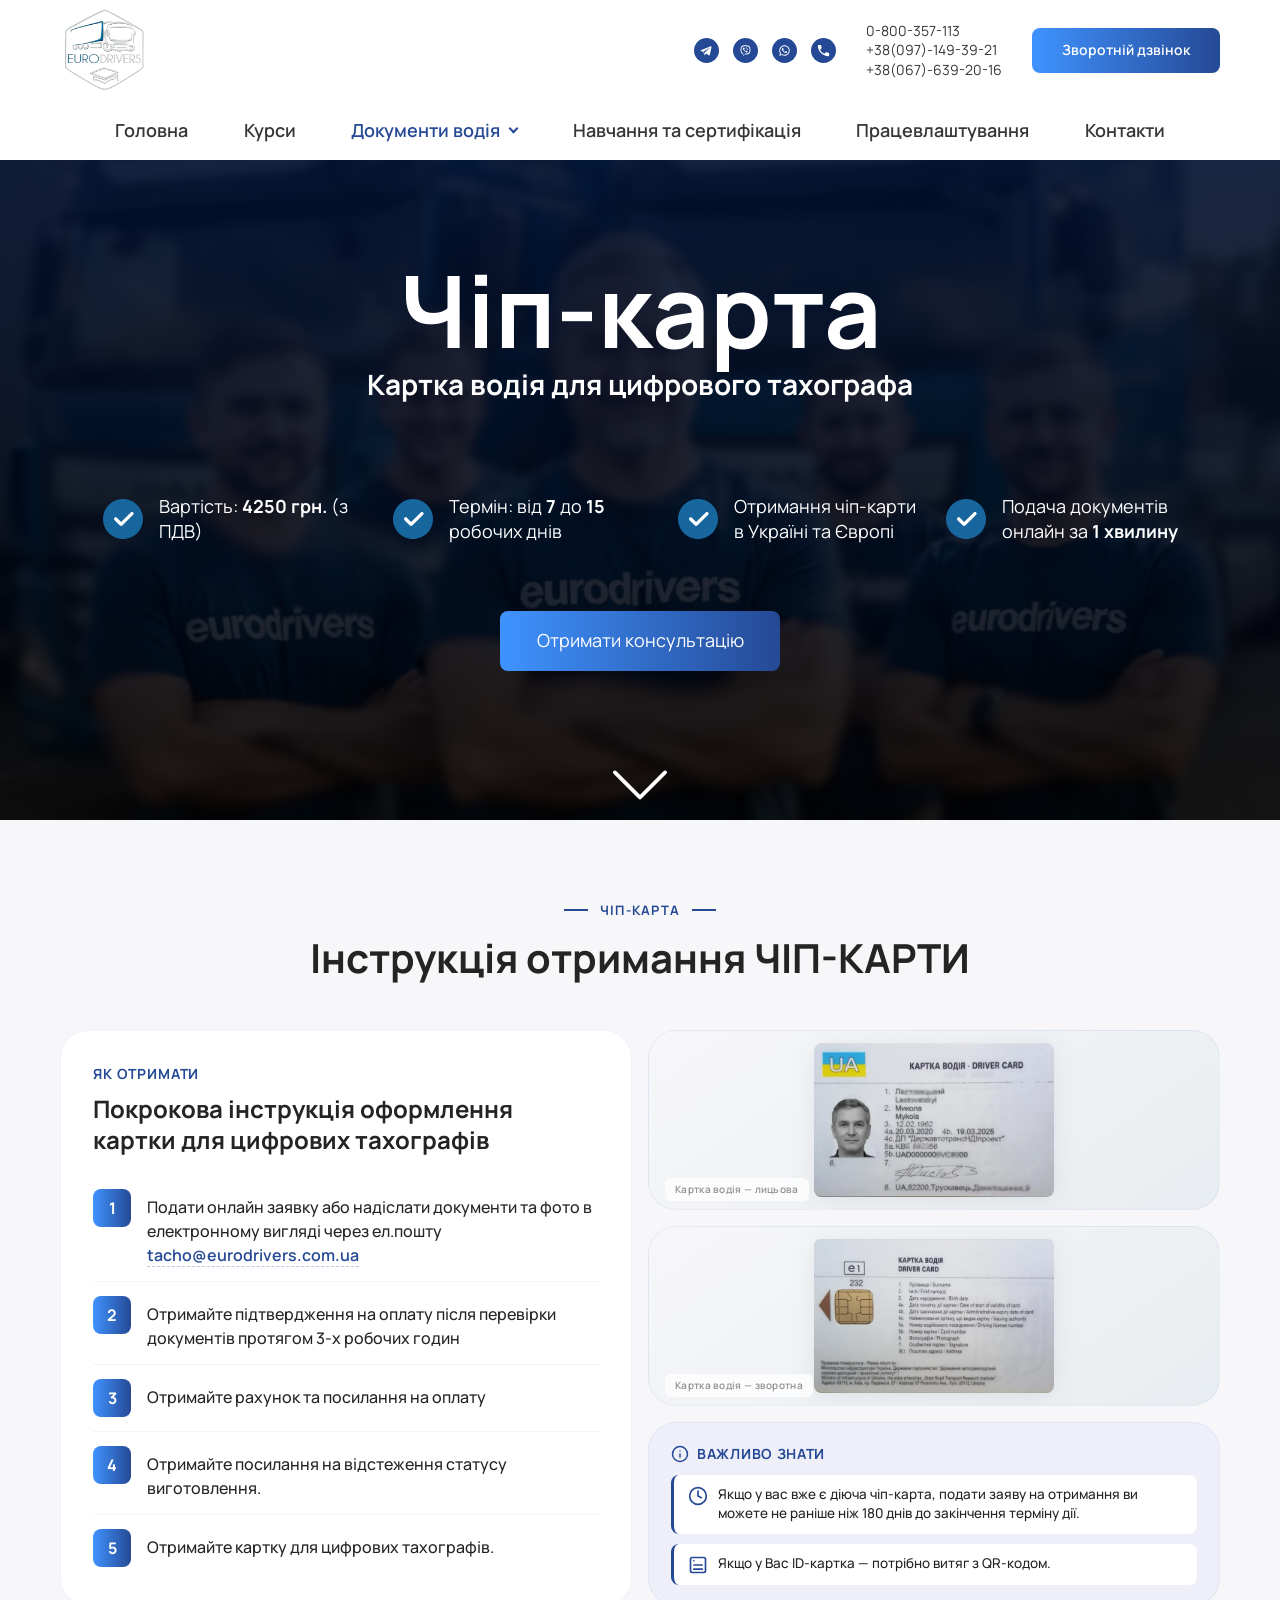
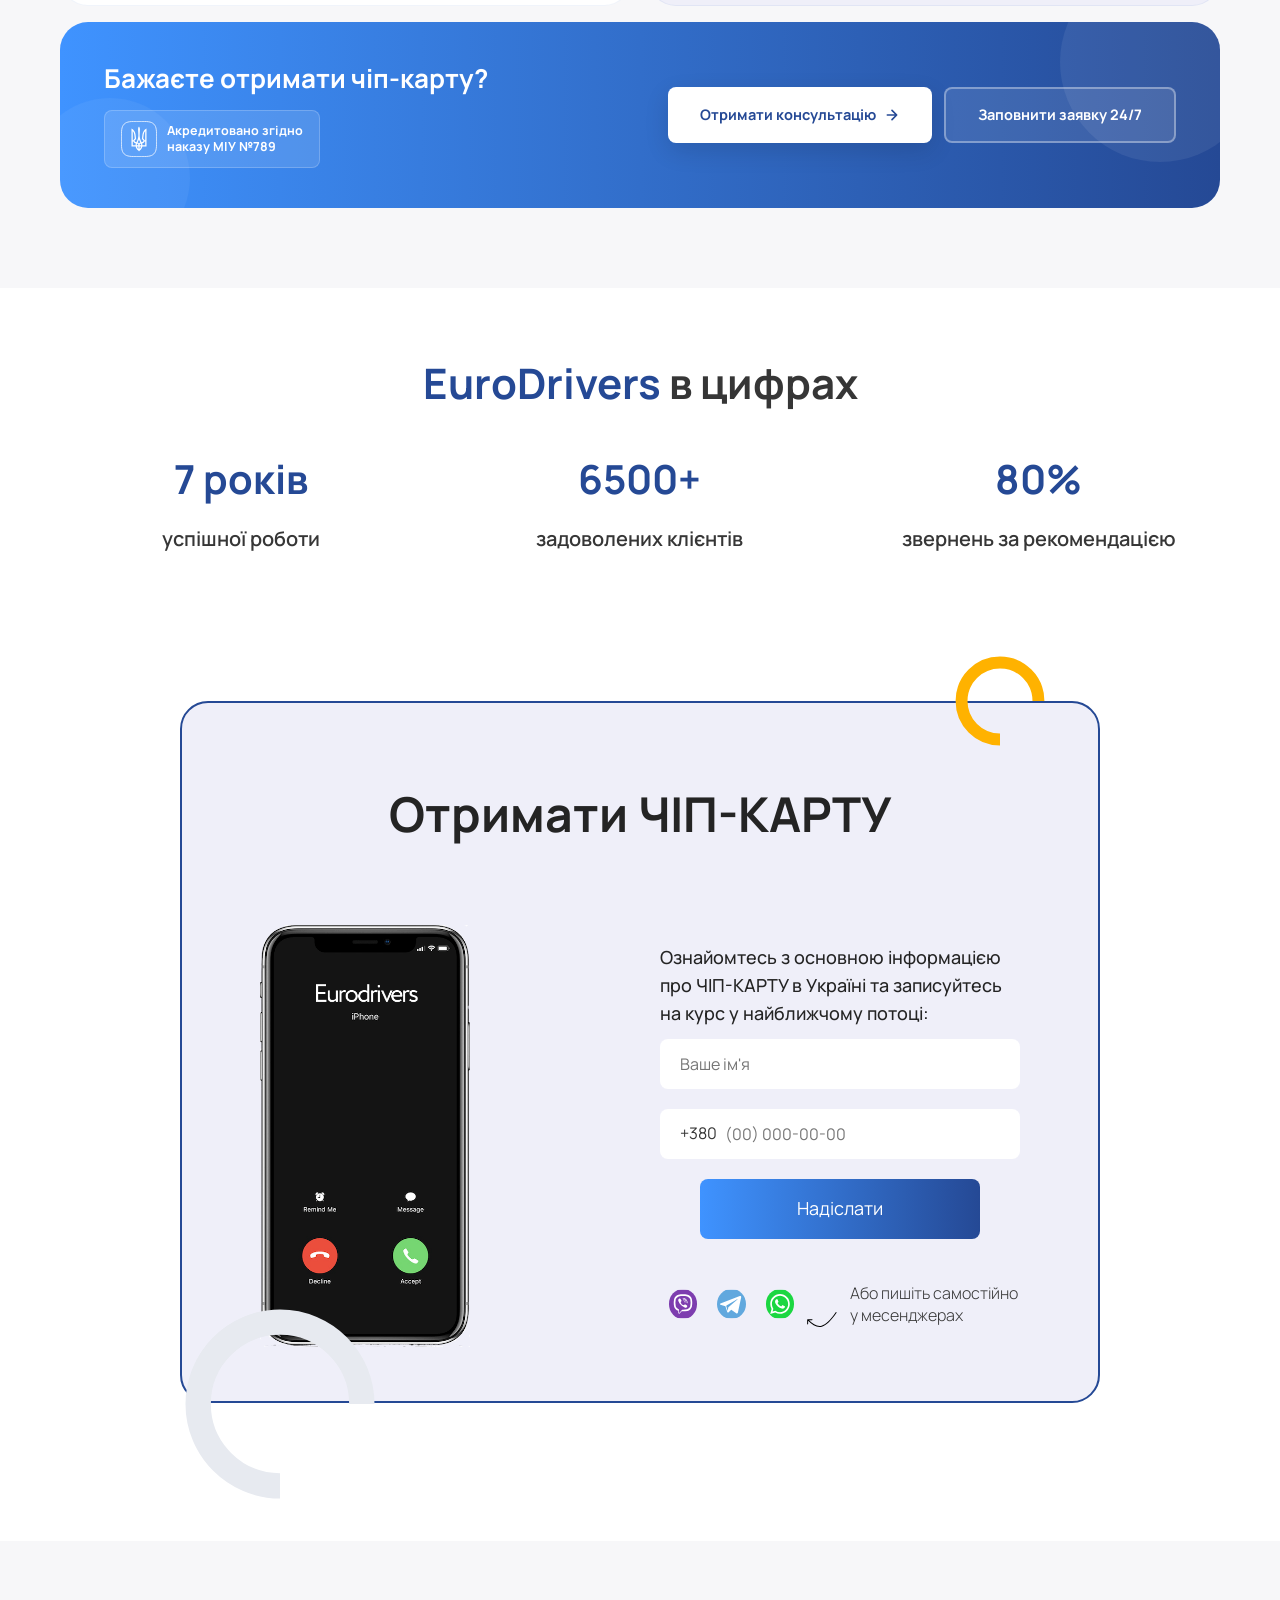
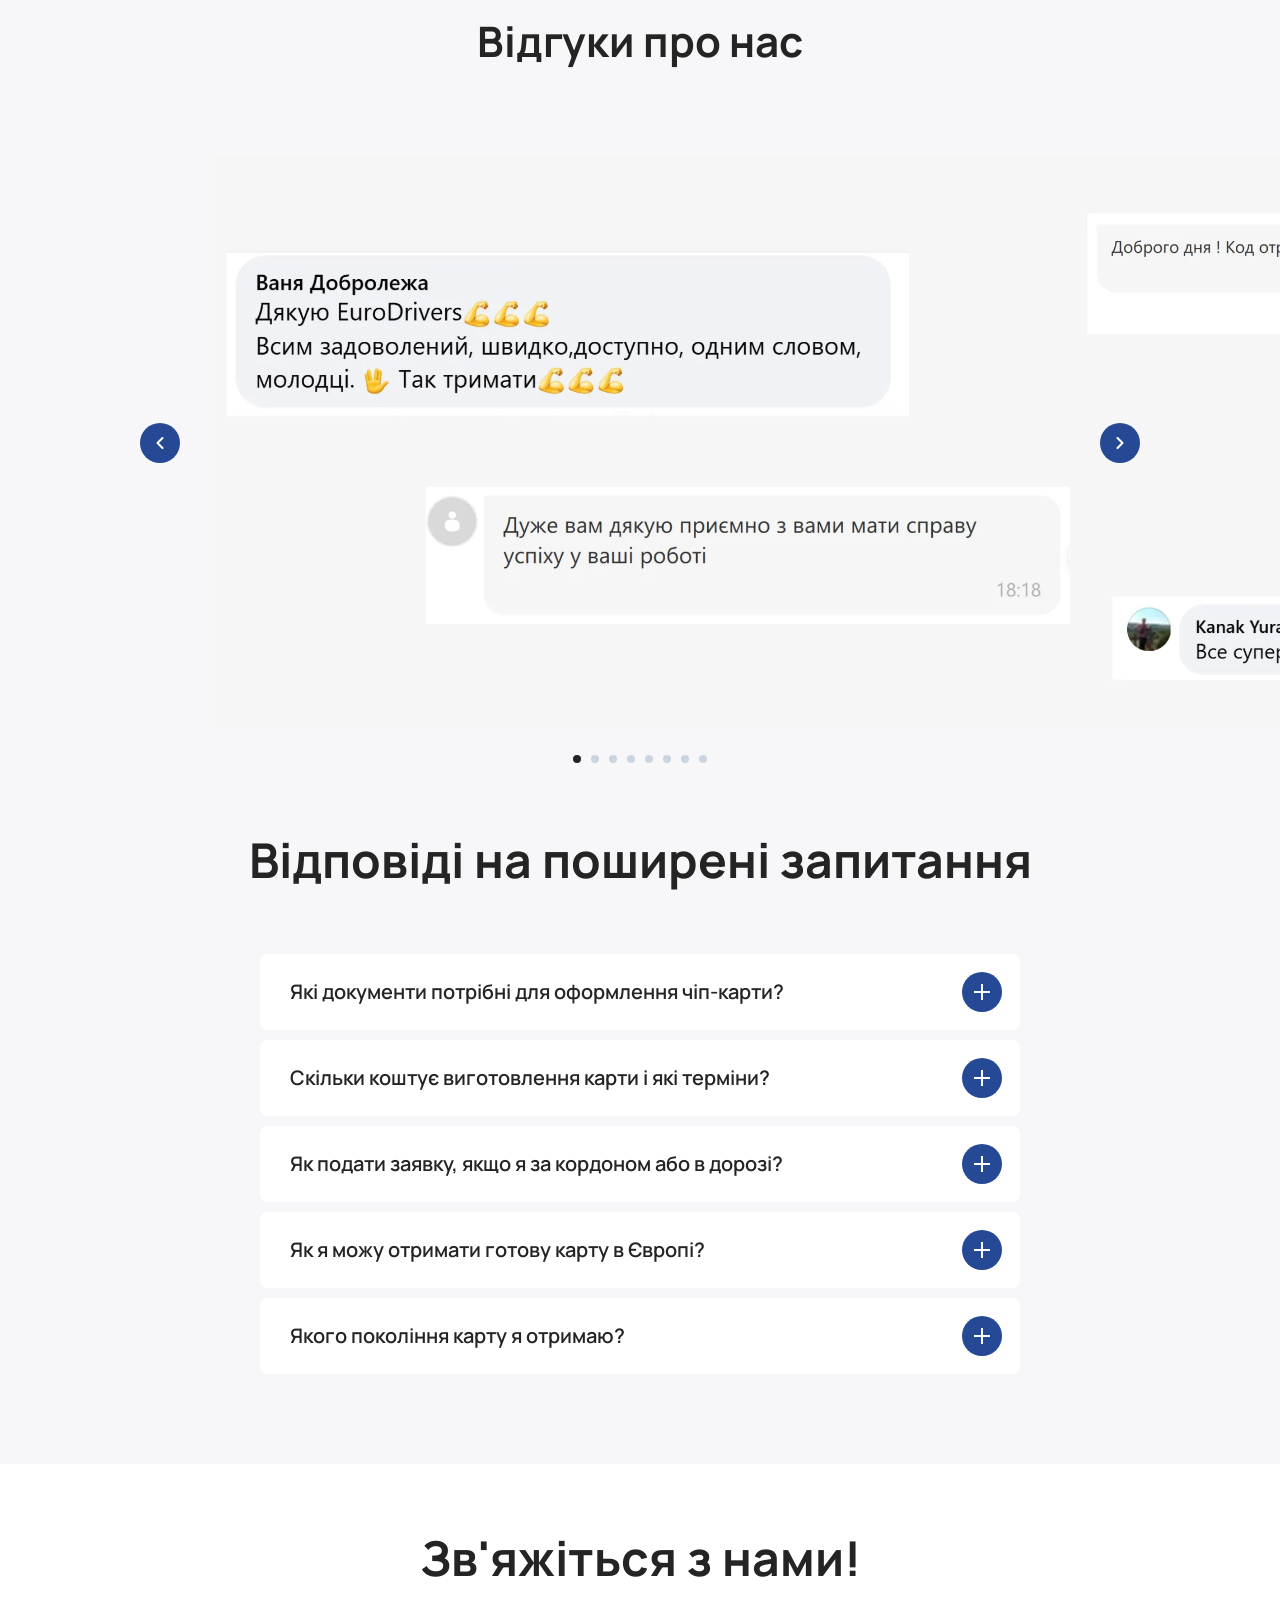
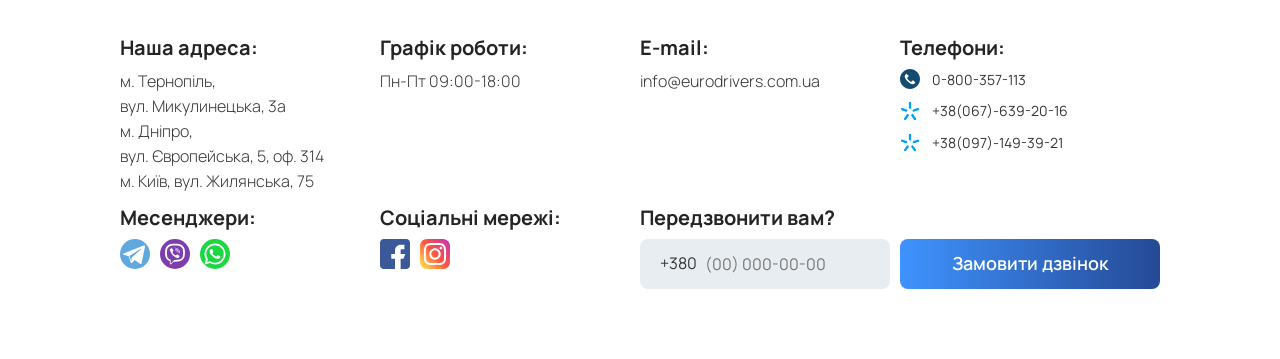
==== commit 2ca64368: "Шаг 27а: страница «Контакти» — шапка и блок контактов - contacts.html: блок «Зв'яжіться з нами!» (на" ====
--- a/chipcard.html
+++ b/chipcard.html
@@ -23,7 +23,7 @@
   <script src="js/forms.js" defer></script>
 </head>
 <body>
-  <!-- Шапка: одинаковая на всех страницах (index.html, kod95ukr.html, chipcard.html, contacts.html). Правишь в одной — повтори во всех -->
+  <!-- Шапка: одинаковая на всех страницах (index.html, kod95ukr.html, chipcard.html, contacts.html; на contacts.html — с классом header--solid). Правишь в одной — повтори во всех -->
   <header class="header">
     <div class="header__inner container">
       <a class="header__logo" href="index.html">
@@ -295,7 +295,7 @@
     </section>
   </main>
 
-  <!-- Подвал: одинаковый на всех страницах (index.html, kod95ukr.html, chipcard.html, contacts.html). Правишь в одной — повтори во всех -->
+  <!-- Подвал: одинаковый на всех страницах (index.html, kod95ukr.html, chipcard.html, contacts.html; на contacts.html этот блок в <main>, с <h1>). Правишь в одной — повтори во всех -->
   <footer class="footer">
     <div class="container">
       <h2 class="footer__title">Зв'яжіться з нами!</h2>
--- a/css/components.css
+++ b/css/components.css
@@ -13,6 +13,16 @@
   left: 0;
   right: 0;
   z-index: 10;
+}
+
+/* Страница без первого экрана с фото («Контакти»): на телефоне шапка стоит в потоке, подпись тёмная.
+   На компьютере шапка и так в потоке — правило ниже в @media (min-width: 980px) возвращает position: static */
+.header--solid {
+  position: relative;
+}
+
+.header--solid .header__logo {
+  color: var(--color-heading);
 }
 
 .header__inner {
@@ -1974,10 +1984,11 @@
   background-color: currentColor;
 }
 
+/* Размер растёт с шириной окна, как в оригинале: 4% ширины, но не меньше 26px и не больше 40px (на 768px — около 31px) */
 .section-title {
   max-width: 760px;
   margin: 0 auto 36px;
-  font-size: 26px;
+  font-size: clamp(26px, 4vw, 40px);
   line-height: 1.2;
   text-align: center;
 }
@@ -1985,11 +1996,10 @@
 @media (min-width: 980px) {
   .section-title {
     margin-bottom: 64px;
-    font-size: 40px;
-  }
-}
-
-/* ===== Бенто-блок: карточка со списком шагов, карточки с картинками и плашка с кнопками («Чип-карта») ===== */
+  }
+}
+
+/* ===== Бенто-блок: карточка со списком, карточки с картинками и плашка с кнопками («Код 95», «Чип-карта») ===== */
 
 /*
   Телефон и планшет: всё столбиком — список, картинки, «Важливо знати», плашка.
@@ -2001,14 +2011,21 @@
   background-color: var(--color-bg-light);
 }
 
+/* Под заголовком секции — как в оригинале бенто-блока: 32px на телефоне, 48px шире */
+.bento .section-title {
+  margin-bottom: 32px;
+}
+
 .bento__grid {
   display: grid;
   gap: 12px;
 }
 
+/* Если список выше колонки карточек, свободное место уходит между карточками — как в сетке оригинала */
 .bento__side {
   display: flex;
   flex-direction: column;
+  justify-content: space-between;
   gap: 12px;
 }
 
@@ -2104,14 +2121,42 @@
   background-image: linear-gradient(145deg, var(--color-bg-light) 0%, var(--color-bg-field) 100%);
 }
 
-.bento__image img {
+/* Две картинки в одной карточке («Код 95»): половины через тонкую линию, у каждой своя подпись; --tall — карточка выше */
+.bento__pair {
+  display: flex;
+  height: 170px;
+  background-image: linear-gradient(145deg, var(--color-bg-light) 0%, var(--color-bg-field) 100%);
+}
+
+.bento__pair--tall {
+  height: 210px;
+}
+
+.bento__pair figure {
+  position: relative;
+  display: flex;
+  flex: 1;
+  align-items: center;
+  justify-content: center;
+  min-width: 0;
+  margin: 0;
+  padding: 12px 16px;
+}
+
+.bento__pair figure + figure {
+  border-left: 1px solid var(--color-border-light);
+}
+
+.bento__image img,
+.bento__pair img {
   width: auto;
   max-height: 100%;
   border-radius: var(--radius-small);
   filter: drop-shadow(var(--shadow-image));
 }
 
-.bento__image figcaption {
+.bento__image figcaption,
+.bento__pair figcaption {
   position: absolute;
   bottom: 6px;
   left: 6px;
@@ -2124,6 +2169,12 @@
   font-weight: 600;
   letter-spacing: 0.03em;
   color: color-mix(in srgb, var(--color-heading) 50%, transparent);
+}
+
+.bento__pair figcaption {
+  left: 8px;
+  padding: 3px 8px;
+  font-size: 9.5px;
 }
 
 /* «Важливо знати»: на компьютере растягивается до низа карточки со списком */
@@ -2309,6 +2360,10 @@
     padding-block: 56px 60px;
   }
 
+  .bento .section-title {
+    margin-bottom: 48px;
+  }
+
   .bento__grid,
   .bento__side {
     gap: 16px;
@@ -2346,6 +2401,21 @@
     left: 16px;
   }
 
+  .bento__pair {
+    height: 180px;
+  }
+
+  .bento__pair--tall {
+    height: 220px;
+  }
+
+  .bento__pair figcaption {
+    bottom: 8px;
+    left: 10px;
+    padding: 4px 10px;
+    font-size: 10px;
+  }
+
   .bento__info {
     padding: 20px 22px;
   }
@@ -2404,6 +2474,18 @@
 
   .bento__list-card {
     padding: 32px 32px 36px;
+  }
+
+  .bento__pair {
+    height: 190px;
+  }
+
+  .bento__pair--tall {
+    height: 300px;
+  }
+
+  .bento__pair--tall figure {
+    padding: 16px 20px;
   }
 
   .bento__cta {
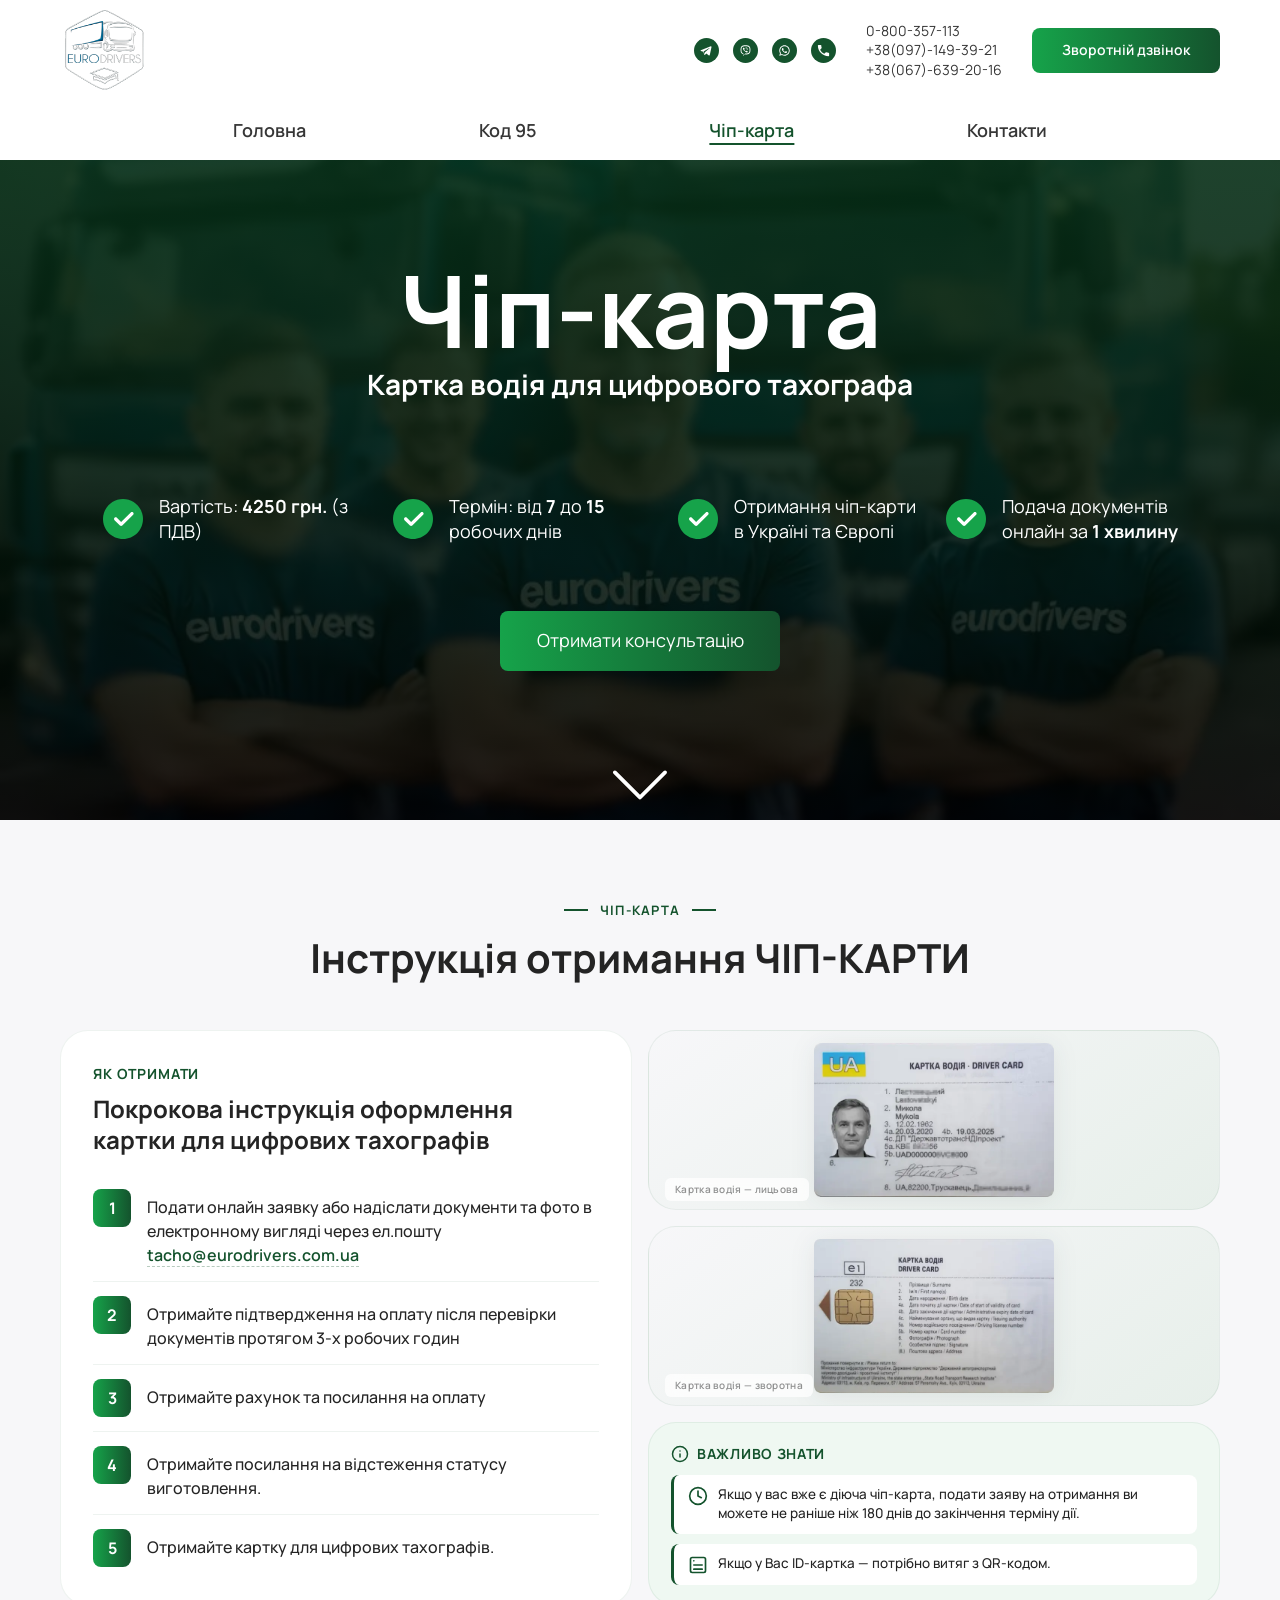
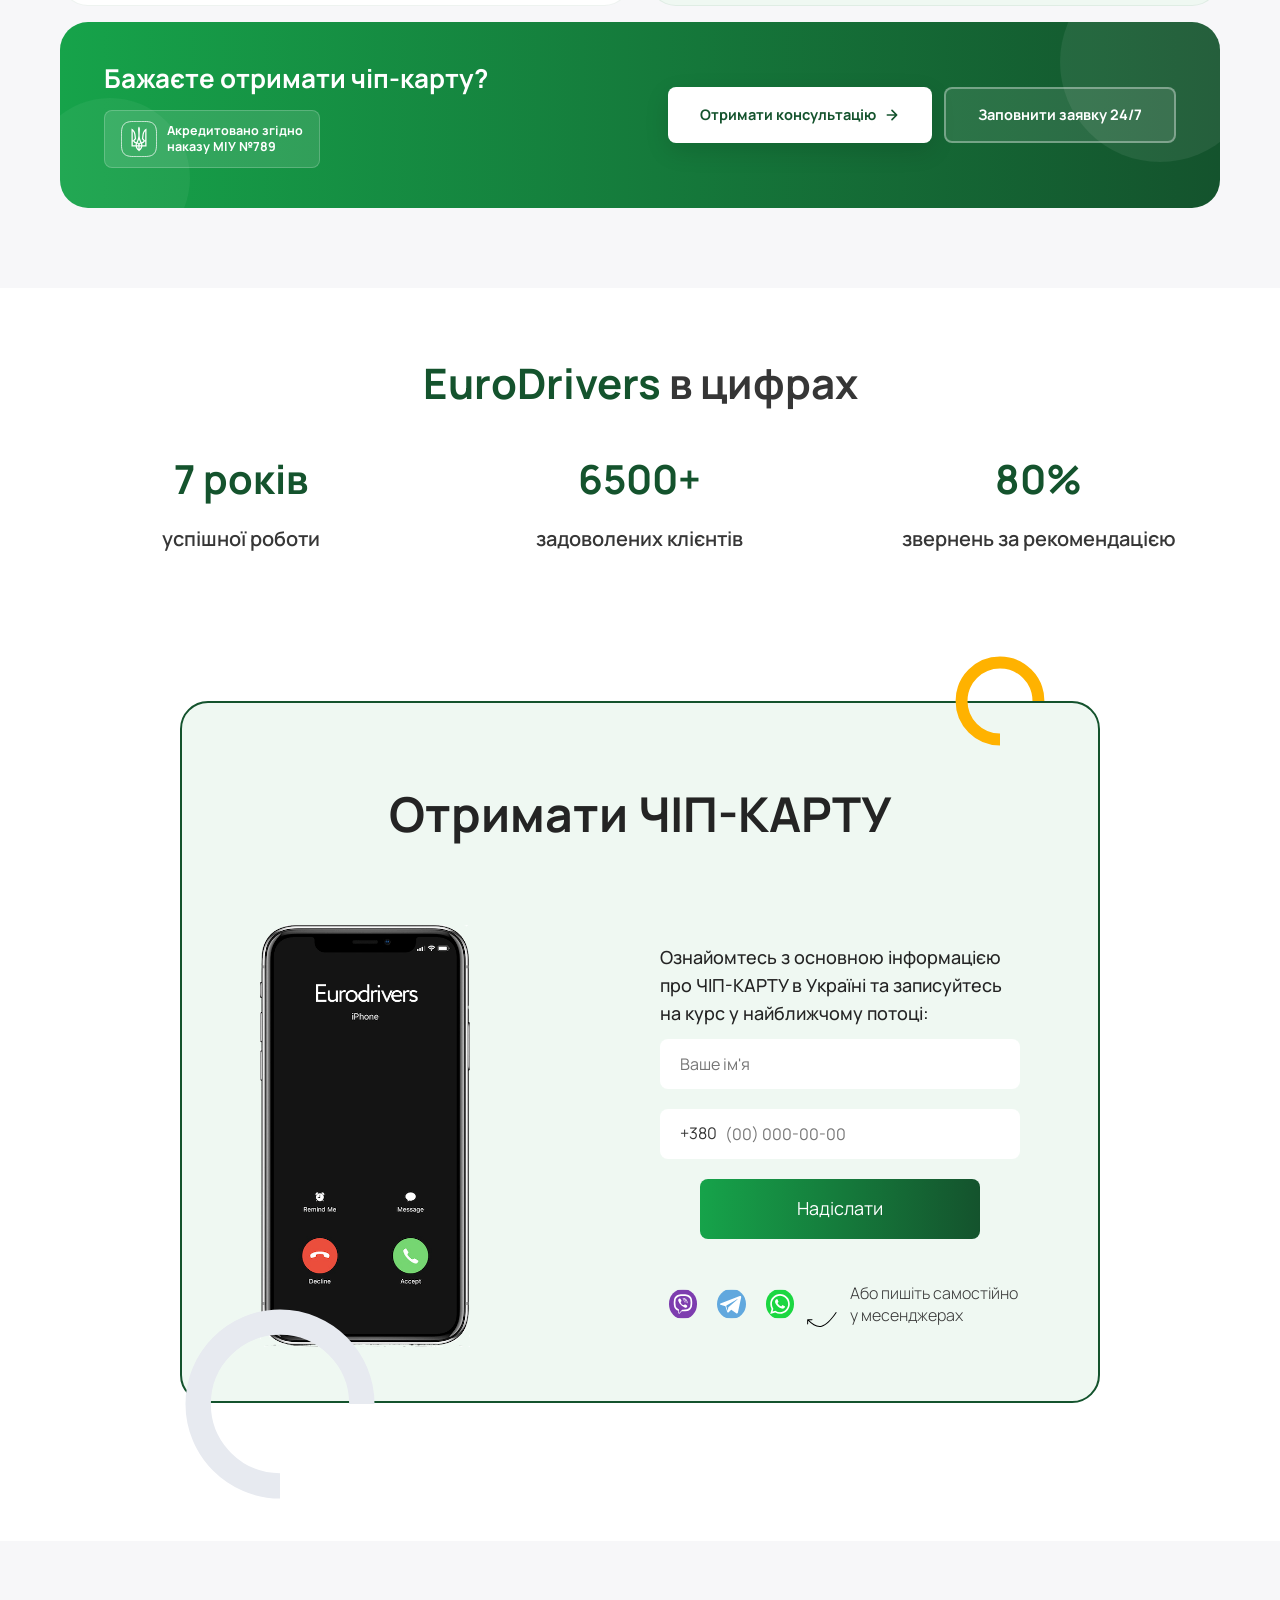
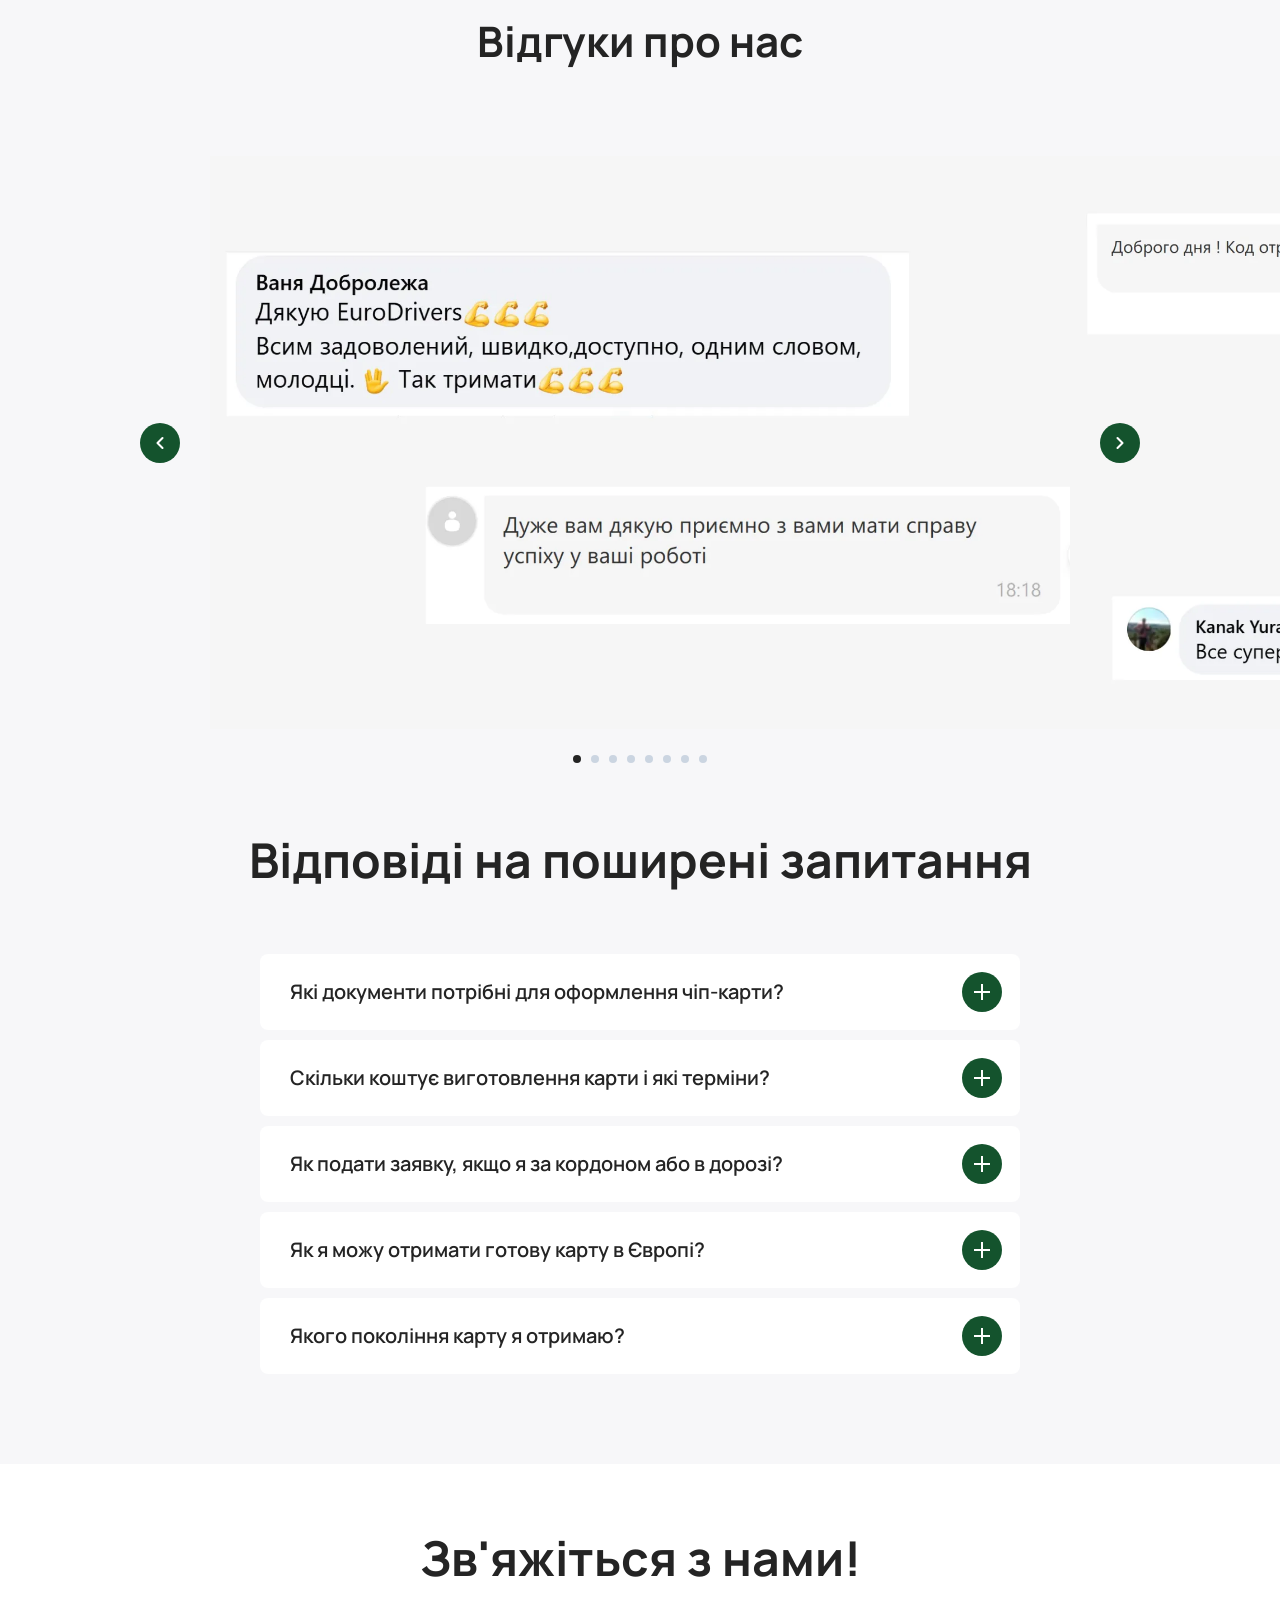
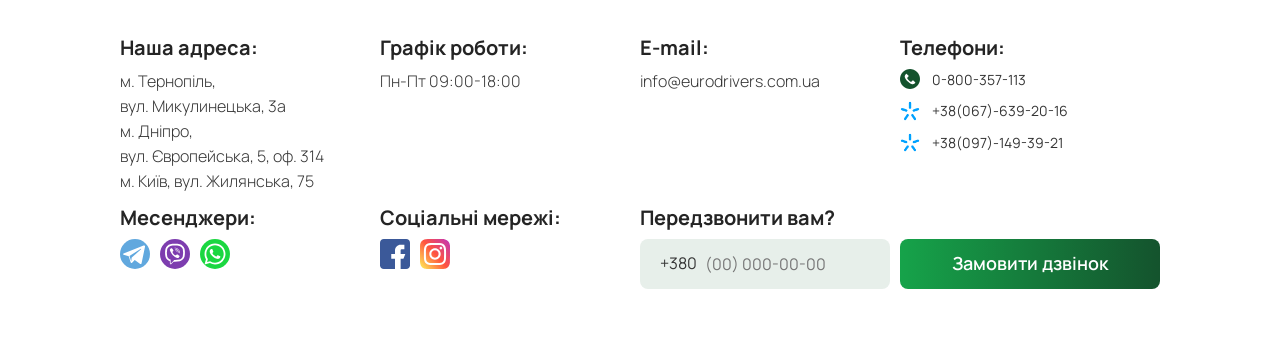
==== commit c5f2c10e: "Свежий дизайн: тёмно-зелёная тема и меню из четырёх пунктов - Шапка на 4 страницах: Головна, Код 95," ====
--- a/chipcard.html
+++ b/chipcard.html
@@ -5,7 +5,20 @@
   <meta name="viewport" content="width=device-width, initial-scale=1">
   <title>Чіп-карта водія (Картка до тахографа) | Оформлення онлайн</title>
   <meta name="description" content="Картка водія для цифрового тахографа: первинне отримання, продовження дії або відновлення у разі втрати. Консультація та супровід документів.">
+  <meta name="keywords" content="чіп карта водія, картка до тахографа, виготовлення чіп карти, зробити чіп карту онлайн, картка цифрового тахографа.">
+  <!--
+    Адрес страницы на боевом домене: поисковики считают его главным (canonical), соцсети и мессенджеры
+    берут из og: заголовок, описание и картинку для превью ссылки. Сменится домен (этап 2) — поправить на всех страницах
+  -->
+  <link rel="canonical" href="https://eurodrivers.com.ua/chipcard">
+  <meta property="og:type" content="website">
+  <meta property="og:url" content="https://eurodrivers.com.ua/chipcard">
+  <meta property="og:title" content="ЧІП-КАРТА в Україні">
+  <meta property="og:description" content="Офіційний транспортний центр | ЧІП-КАРТА">
+  <meta property="og:image" content="https://eurodrivers.com.ua/img/common/og-image.jpg">
+  <!-- Иконки: во вкладке — колесо (логотип из тонких светлых линий в 16px не виден), на экране «Домой» у iPhone — логотип 180×180 на белом -->
   <link rel="icon" href="img/common/favicon-32x32.png" type="image/png">
+  <link rel="apple-touch-icon" href="img/common/apple-touch-icon.png">
   <!-- Фото первого экрана — фон в CSS, браузер нашёл бы его поздно; здесь оно видно на всех ширинах -->
   <link rel="preload" as="image" href="img/common/hero.webp" type="image/webp" fetchpriority="high">
 
@@ -27,9 +40,9 @@
   <header class="header">
     <div class="header__inner container">
       <a class="header__logo" href="index.html">
-        <img class="header__logo-img" src="img/common/logo.png" width="156" height="150" alt="Eurodrivers — школа далекобійників нового покоління">
+        <img class="header__logo-img" src="img/common/logo.png" width="156" height="150" alt="EuroDrivers — школа далекобійників нового покоління">
         <!-- Подпись повторяет alt логотипа: прячем её от программ экранного чтения, чтобы текст не звучал дважды -->
-        <span class="header__tagline" aria-hidden="true">Eurodrivers — школа далекобійників нового покоління</span>
+        <span class="header__tagline" aria-hidden="true">EuroDrivers — школа далекобійників нового покоління</span>
       </a>
 
       <button class="header__burger" type="button" aria-label="Відкрити меню" aria-expanded="false" aria-controls="header-panel">
@@ -43,16 +56,8 @@
         <nav class="nav" aria-label="Головне меню">
           <ul class="nav__list">
             <li><a class="nav__link" href="index.html">Головна</a></li>
-            <li><a class="nav__link">Курси</a></li>
-            <li class="nav__item-dropdown">
-              <button class="nav__link nav__toggle" type="button" aria-expanded="false" aria-controls="nav-docs">Документи водія</button>
-              <ul class="nav__sub" id="nav-docs">
-                <li><a class="nav__sublink" href="kod95ukr.html">КОД 95</a></li>
-                <li><a class="nav__sublink" href="chipcard.html" aria-current="page">ЧІП-КАРТА</a></li>
-              </ul>
-            </li>
-            <li><a class="nav__link">Навчання та сертифікація</a></li>
-            <li><a class="nav__link">Працевлаштування</a></li>
+            <li><a class="nav__link" href="kod95ukr.html">Код 95</a></li>
+            <li><a class="nav__link" href="chipcard.html" aria-current="page">Чіп-карта</a></li>
             <li><a class="nav__link" href="contacts.html">Контакти</a></li>
           </ul>
         </nav>
@@ -215,7 +220,7 @@
             </div>
           </div>
 
-          <img class="consult__phone" src="img/common/phone-call.png" width="400" height="803" alt="Телефон із вхідним дзвінком від Eurodrivers" loading="lazy">
+          <img class="consult__phone" src="img/common/phone-call.png" width="400" height="803" alt="Телефон із вхідним дзвінком від EuroDrivers" loading="lazy">
         </div>
       </div>
     </section>
--- a/css/variables.css
+++ b/css/variables.css
@@ -10,12 +10,14 @@
 
 :root {
   /* Цвета */
-  --color-primary: #254995;
-  --color-accent: #3f93ff;
+  --color-primary: #14532d;
+  --color-accent: #16a34a;
   --gradient-primary: linear-gradient(90deg, var(--color-accent) 0%, var(--color-primary) 100%);
   --gradient-primary-hover: linear-gradient(90deg, var(--color-primary) 0%, var(--color-accent) 100%);
-  --gradient-text: linear-gradient(0deg, var(--color-primary) 0%, var(--color-accent) 100%);
-  --gradient-hero: linear-gradient(rgba(0, 15, 46, 0.9), rgba(0, 0, 0, 0.85));
+  /* Светлый оттенок — только для текста на тёмном фоне первого экрана: основной там почти не виден */
+  --color-accent-light: #4ade80;
+  --gradient-text: linear-gradient(0deg, var(--color-accent) 0%, var(--color-accent-light) 100%);
+  --gradient-hero: linear-gradient(rgba(5, 46, 22, 0.9), rgba(0, 0, 0, 0.85));
   --color-hero-bg: #000000;
   --color-heading: #242424;
   --color-text: #363636;
@@ -24,12 +26,12 @@
   --color-text-muted-on-dark: #d6d6d6;
   --color-bg: #ffffff;
   --color-bg-light: #f7f7f9;
-  --color-bg-field: #e8edf1;
-  --color-bg-accent: #efeff9;
-  --color-overlay: rgba(0, 15, 46, 0.9);
+  --color-bg-field: #e7efea;
+  --color-bg-accent: #eff8f2;
+  --color-overlay: rgba(5, 46, 22, 0.9);
   --color-backdrop: rgba(0, 0, 0, 0.4);
   --color-modal-backdrop: rgba(0, 0, 0, 0.6);
-  --color-border-light: rgba(49, 97, 193, 0.07);
+  --color-border-light: rgba(20, 83, 45, 0.07);
   --color-border: #e0e6ed;
   --color-dot: #cbd5e1;
   --color-star: #f0a830;
@@ -40,7 +42,11 @@
   --color-telegram: #1d98dc;
   --color-whatsapp: #27d061;
   --color-viber: #7360f2;
-  --color-chat-button: #0088cc;
+  /* Светлый, а не основной: основной сливается с тёмно-зелёным первым экраном, над которым висит кнопка */
+  --color-chat-button: var(--color-accent);
+  /* Свой цвет у каждого направления в «Напрямки роботи» на главной: метка, подзаголовок, номер, точка слайдера */
+  --color-direction-kod95: var(--color-primary);
+  --color-direction-chipcard: #10b981;
 
   /* Шрифты */
   --font-main: "Manrope", Arial, sans-serif;
@@ -56,10 +62,16 @@
   /* Тени */
   --shadow-dropdown: 0 8px 24px rgba(0, 0, 0, 0.12);
   --shadow-card: 0 1px 4px rgba(0, 0, 0, 0.03);
-  --shadow-raised: 0 15px 30px -10px rgba(0, 11, 48, 0.2);
+  --shadow-raised: 0 15px 30px -10px rgba(5, 46, 22, 0.2);
   --shadow-float: 0 0 20px rgba(0, 0, 0, 0.3);
   --shadow-error: inset 0 0 0 2px var(--color-error);
   --shadow-image: 0 3px 12px rgba(27, 33, 55, 0.08);
+  --shadow-soft: 0 1px 3px rgba(0, 0, 0, 0.02), 0 8px 30px rgba(20, 83, 45, 0.05);
+  --shadow-ring: 0 4px 20px rgba(20, 83, 45, 0.1), 0 0 0 8px rgba(20, 83, 45, 0.04);
+  --shadow-button: 0 4px 16px rgba(20, 83, 45, 0.2);
+  /* Размеры теней без цвета — цвет подставляет сам блок (например, цвет карточки направления) */
+  --shadow-hover-size: 0 28px 72px;
+  --shadow-glow-size: 0 8px 24px;
 
   /* Сетка */
   --container-width: 1200px;
--- a/css/components.css
+++ b/css/components.css
@@ -189,8 +189,7 @@
 
 /* Меню */
 
-.nav__list,
-.nav__sub {
+.nav__list {
   margin: 0;
   padding: 0;
   list-style: none;
@@ -199,72 +198,19 @@
 .nav__link {
   display: inline-flex;
   align-items: center;
-  gap: 10px;
   padding: 7px 0;
-  border: 0;
-  background: none;
   /* В оригинале 20px, но Manrope шире Circe: на 18px пункты занимают ту же ширину и не переносятся */
   font-size: 18px;
   font-weight: 600;
   line-height: 1.5;
   color: var(--color-heading);
   text-decoration: none;
-  cursor: pointer;
 }
 
 .nav__link[aria-current="page"] {
   color: var(--color-primary);
   text-decoration: underline 2px;
   text-underline-offset: 6px;
-}
-
-/* Пункты без страницы (ссылка без href) не должны выглядеть кликабельными */
-a.nav__link:not([href]) {
-  cursor: default;
-}
-
-/* Стрелка у раскрывающегося пункта */
-.nav__toggle::after {
-  content: "";
-  width: 7px;
-  height: 7px;
-  border-right: 2px solid currentColor;
-  border-bottom: 2px solid currentColor;
-  transform: translateY(-2px) rotate(45deg);
-  transition: transform 0.2s;
-}
-
-.nav__toggle[aria-expanded="true"]::after {
-  transform: translateY(2px) rotate(-135deg);
-}
-
-.nav__sub {
-  display: none;
-  padding-bottom: 6px;
-}
-
-.nav__toggle[aria-expanded="true"] + .nav__sub {
-  display: block;
-}
-
-.nav__sublink {
-  display: block;
-  padding: 8px 0;
-  font-size: 16px;
-  font-weight: 600;
-  line-height: 1.2;
-  color: var(--color-text);
-  text-decoration: none;
-}
-
-.nav__sublink:hover,
-.nav__sublink[aria-current="page"] {
-  color: var(--color-primary);
-}
-
-/* Текущая страница во вложенном меню — подсвечиваем и сам пункт «Документи водія» */
-.nav__item-dropdown:has([aria-current="page"]) > .nav__toggle {
-  color: var(--color-primary);
 }
 
 /* Мессенджеры, телефоны и кнопка: в панели прижаты к низу */
@@ -372,28 +318,6 @@
     color: var(--color-primary);
   }
 
-  /* Выпадающий список: по нажатию, а с мышью — ещё и по наведению (правило ниже) */
-  .nav__item-dropdown {
-    position: relative;
-  }
-
-  .nav__sub {
-    position: absolute;
-    top: 100%;
-    left: 50%;
-    z-index: 5;
-    min-width: 180px;
-    padding: 10px 0;
-    border-radius: var(--radius-button);
-    background-color: var(--color-bg);
-    box-shadow: var(--shadow-dropdown);
-    transform: translateX(-50%);
-  }
-
-  .nav__sublink {
-    padding: 8px 20px;
-  }
-
   .header__contacts {
     grid-area: contacts;
     flex-direction: row;
@@ -423,13 +347,6 @@
   .social__link {
     width: 25px;
     height: 25px;
-  }
-}
-
-/* Наведением список открывается только там, где есть настоящая мышь: на планшете «наведение» залипает после касания */
-@media (min-width: 980px) and (hover: hover) {
-  .nav__item-dropdown:hover .nav__sub {
-    display: block;
   }
 }
 
@@ -824,6 +741,14 @@
   mask: url("../img/icons/star.svg") left center / 18px 16px repeat-x;
 }
 
+/* Мелкие звёзды (плашки Google и Facebook в «Чому обирають нас» на «Код 95») */
+.stars--small {
+  width: 65px;
+  height: 12px;
+  -webkit-mask-size: 13px 12px;
+  mask-size: 13px 12px;
+}
+
 /* ===== FAQ: вопросы-ответы на <details> (главная, «Код 95», «Чип-карта») ===== */
 
 /* interpolate-size разрешает плавно менять высоту до auto — нужно для анимации раскрытия */
